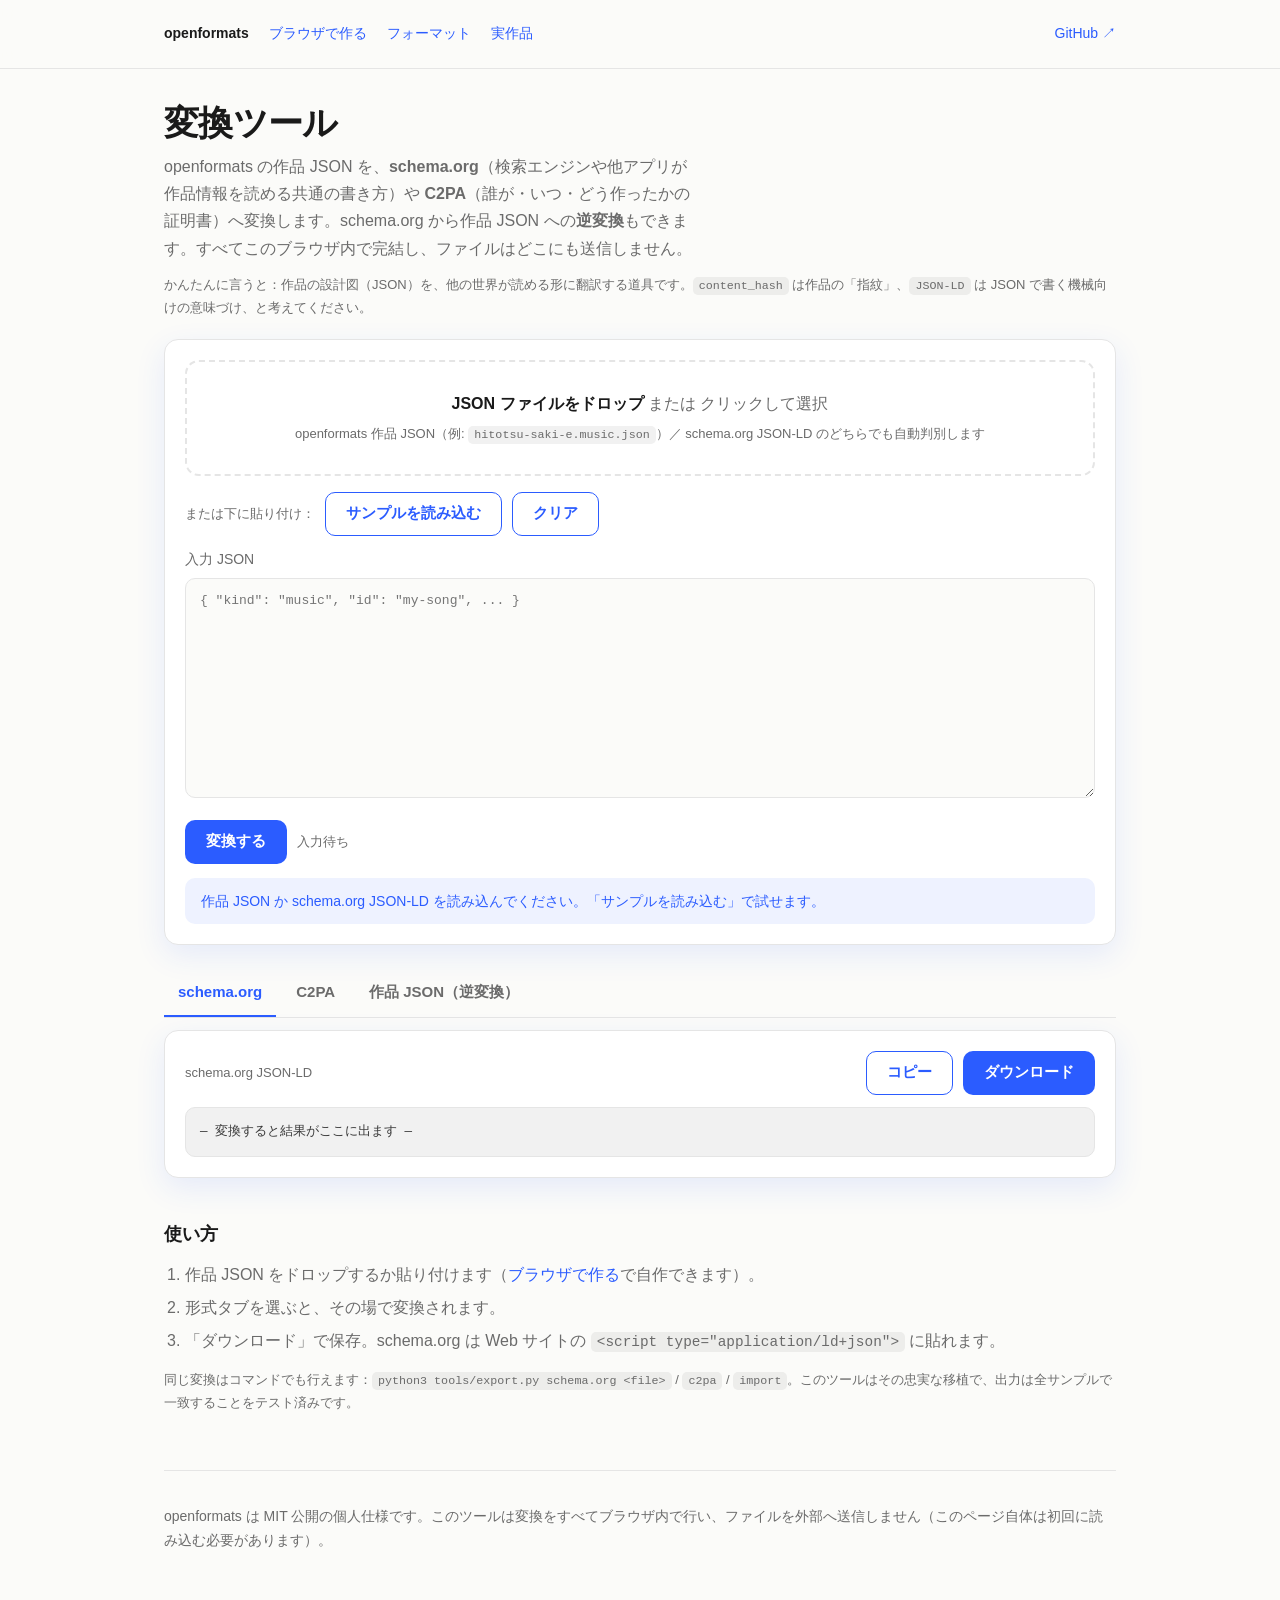
==== convert.html @ a8c63d8b "fix(convert): エラー時の残存出力・誤警告・タブARIA・自動切替を修正 persona-critic評価(67点)の指摘を反映: - エラー/形式不明時に古い出力と緑の成功表示が残る問題" ====
<!doctype html>
<html lang="ja">
<head>
<meta charset="utf-8">
<meta name="viewport" content="width=device-width, initial-scale=1">
<meta name="color-scheme" content="light dark">
<title>変換ツール — openformats ⇄ schema.org / C2PA</title>
<meta name="description" content="openformats の作品 JSON を schema.org の JSON-LD や C2PA マニフェストへ、ブラウザだけで変換。逆変換も。ファイルはどこにも送信しません。">
<meta property="og:type" content="website">
<meta property="og:title" content="変換ツール — openformats ⇄ schema.org / C2PA">
<meta property="og:description" content="作品 JSON を schema.org・C2PA へ、ブラウザだけで変換。逆変換も。ファイルは送信しません。">
<meta property="og:url" content="https://yukihamada.github.io/openformats/convert.html">
<link rel="canonical" href="https://yukihamada.github.io/openformats/convert.html">
<link rel="icon" href="data:image/svg+xml,%3Csvg xmlns='http://www.w3.org/2000/svg' viewBox='0 0 24 24'%3E%3Crect width='24' height='24' rx='6' fill='%232b5cff'/%3E%3Ctext x='12' y='17' font-size='13' font-family='monospace' fill='white' text-anchor='middle'%3E%7B%7D%3C/text%3E%3C/svg%3E">
<style>
  :root {
    --fg:#1a1a1a; --muted:#6b6b6b; --line:#e5e5e5; --bg:#fbfbf9; --card:#ffffff;
    --accent:#2b5cff; --accent-soft:#eef2ff; --accent-2:#7aa0ff;
    --cta-bg:#2b5cff; --cta-fg:#ffffff;
    --code-bg:rgba(20,20,19,.06); --code-fg:#3a3a3a; --shadow:0 10px 30px rgba(43,92,255,.10);
    --ok:#0a7d33; --ok-bg:#e8f7ee; --warn:#8a5a00; --warn-bg:#fff6e0; --err:#b3261e; --err-bg:#fdecea;
    --radius:14px; --maxw:1000px; color-scheme:light dark;
  }
  @media (prefers-color-scheme: dark){
    :root{ --fg:#e8e8e6; --muted:#9a9a96; --line:#2a2a28; --bg:#141413; --card:#1b1b1a;
      --accent:#7aa0ff; --accent-soft:#1c2233; --accent-2:#a9c0ff;
      --cta-bg:#2b5cff; --cta-fg:#ffffff;
      --code-bg:rgba(255,255,255,.10); --code-fg:#d8d8d2; --shadow:0 10px 30px rgba(0,0,0,.45);
      --ok:#6ee7a0; --ok-bg:#12301f; --warn:#f5c66b; --warn-bg:#33290f; --err:#ff8a80; --err-bg:#3a1613; }
  }
  * { box-sizing:border-box; }
  html { scroll-behavior:smooth; }
  @media (prefers-reduced-motion: reduce){ html{scroll-behavior:auto;} *{animation:none!important;transition:none!important;} }
  body { margin:0; background:var(--bg); color:var(--fg);
    font:16px/1.7 -apple-system,BlinkMacSystemFont,"Hiragino Sans","Noto Sans JP",sans-serif;
    -webkit-font-smoothing:antialiased; text-rendering:optimizeLegibility; }
  a { color:var(--accent); text-decoration:none; }
  a:hover { text-decoration:underline; }
  header.site-nav { position:sticky; top:0; z-index:20; background:color-mix(in srgb, var(--bg) 88%, transparent);
    backdrop-filter:saturate(1.4) blur(10px); border-bottom:1px solid var(--line); }
  header.site-nav nav { max-width:var(--maxw); margin:0 auto; padding:12px 24px; display:flex; gap:20px;
    align-items:center; flex-wrap:wrap; font-size:14px; }
  header.site-nav .name { font-weight:700; color:var(--fg); }
  header.site-nav a { min-height:44px; display:inline-flex; align-items:center; }
  header.site-nav .gh { margin-left:auto; }
  main { max-width:var(--maxw); margin:0 auto; padding:32px 24px 96px; }
  h1 { font-size:clamp(1.6rem,3.4vw,2.2rem); line-height:1.25; letter-spacing:-.02em; margin:0 0 8px; }
  .lede { color:var(--muted); margin:0 0 24px; max-width:60ch; }
  .panel { background:var(--card); border:1px solid var(--line); border-radius:var(--radius); padding:20px; box-shadow:var(--shadow); }
  .drop { border:2px dashed var(--line); border-radius:var(--radius); padding:28px 20px; text-align:center;
    color:var(--muted); cursor:pointer; transition:border-color .15s, background .15s; }
  .drop:hover, .drop.over { border-color:var(--accent); background:var(--accent-soft); }
  .drop strong { color:var(--fg); }
  .drop .small { font-size:13px; margin-top:6px; }
  .grid2 { display:grid; grid-template-columns:1fr 1fr; gap:16px; }
  @media (max-width:820px){ .grid2 { grid-template-columns:1fr; } }
  label { display:block; font-size:14px; color:var(--muted); margin:0 0 6px; }
  textarea { width:100%; min-height:220px; resize:vertical; padding:12px 14px; border:1px solid var(--line);
    border-radius:10px; background:var(--bg); color:var(--fg); font:13px/1.6 ui-monospace,Menlo,Consolas,monospace; }
  textarea:focus { outline:2px solid var(--accent); outline-offset:1px; }
  .row { display:flex; gap:10px; flex-wrap:wrap; align-items:center; margin-top:14px; }
  .cta { display:inline-flex; align-items:center; justify-content:center; gap:8px; min-height:44px;
    background:var(--cta-bg); color:var(--cta-fg); padding:10px 20px; border-radius:10px; border:1px solid transparent;
    font-weight:600; font-size:15px; cursor:pointer; transition:filter .15s, transform .15s; }
  .cta:hover { filter:brightness(1.08); text-decoration:none; }
  .cta:active { transform:translateY(1px); }
  .cta.ghost { background:transparent; color:var(--accent); border:1px solid var(--accent); }
  .cta.ghost:hover { background:var(--accent-soft); }
  .cta:disabled { opacity:.45; cursor:not-allowed; filter:none; }
  .tabs { display:flex; gap:6px; flex-wrap:wrap; margin:0 0 12px; border-bottom:1px solid var(--line); }
  .tabs button { appearance:none; background:none; border:none; border-bottom:2px solid transparent;
    color:var(--muted); font:inherit; font-size:15px; font-weight:600; padding:10px 14px; cursor:pointer; min-height:44px; }
  .tabs button[aria-selected="true"] { color:var(--accent); border-bottom-color:var(--accent); }
  .tabs button:hover { color:var(--fg); }
  pre.out { background:var(--code-bg); border:1px solid var(--line); border-radius:10px; padding:14px;
    overflow:auto; max-height:460px; margin:0; font:12.5px/1.6 ui-monospace,Menlo,Consolas,monospace; color:var(--code-fg); }
  .status { margin-top:14px; padding:12px 16px; border-radius:10px; font-size:14px; line-height:1.6; }
  .status.ok { background:var(--ok-bg); color:var(--ok); }
  .status.warn { background:var(--warn-bg); color:var(--warn); }
  .status.err { background:var(--err-bg); color:var(--err); }
  .status.info { background:var(--accent-soft); color:var(--accent); }
  .hint { font-size:13px; color:var(--muted); }
  .kind-badge { display:inline-block; font:12px/1 ui-monospace,monospace; padding:4px 8px; border-radius:6px;
    background:var(--accent-soft); color:var(--accent); margin-left:6px; vertical-align:middle; }
  .steps { margin:40px 0 0; }
  .steps h2 { font-size:1.15rem; margin:0 0 12px; }
  .steps ol { margin:0; padding-left:1.3em; color:var(--muted); }
  .steps li { margin:6px 0; }
  code { background:var(--code-bg); padding:2px 6px; border-radius:5px; font-size:.9em; }
  footer { margin-top:56px; padding-top:20px; border-top:1px solid var(--line); color:var(--muted); font-size:14px; }
  .sr-only { position:absolute; width:1px; height:1px; padding:0; margin:-1px; overflow:hidden; clip:rect(0,0,0,0); border:0; }
  .sr-only:focus { position:fixed; top:12px; left:12px; width:auto; height:auto; margin:0; padding:10px 16px;
    clip:auto; overflow:visible; background:var(--cta-bg); color:var(--cta-fg); border-radius:8px; font-weight:600; z-index:100; }
</style>
</head>
<body>
<a class="sr-only" href="#main">本文へスキップ</a>
<header class="site-nav">
  <nav aria-label="サイト">
    <a class="name" href="./">openformats</a>
    <a href="./#builder">ブラウザで作る</a>
    <a href="./#formats">フォーマット</a>
    <a href="./#works">実作品</a>
    <a class="gh" href="https://github.com/yukihamada/openformats">GitHub ↗</a>
  </nav>
</header>
<main id="main" tabindex="-1">
  <h1>変換ツール</h1>
  <p class="lede">openformats の作品 JSON を、<strong>schema.org</strong>（検索エンジンや他アプリが作品情報を読める共通の書き方）や <strong>C2PA</strong>（誰が・いつ・どう作ったかの証明書）へ変換します。schema.org から作品 JSON への<strong>逆変換</strong>もできます。すべてこのブラウザ内で完結し、ファイルはどこにも送信しません。</p>
  <p class="hint" style="margin:-12px 0 20px">かんたんに言うと：作品の設計図（JSON）を、他の世界が読める形に翻訳する道具です。<code>content_hash</code> は作品の「指紋」、<code>JSON-LD</code> は JSON で書く機械向けの意味づけ、と考えてください。</p>

  <section class="panel" aria-labelledby="h-in">
    <h2 id="h-in" class="sr-only">入力</h2>
    <div class="drop" id="drop" role="button" tabindex="0" aria-label="JSON ファイルを選ぶか、ここにドロップ">
      <div><strong>JSON ファイルをドロップ</strong> または クリックして選択</div>
      <div class="small">openformats 作品 JSON（例: <code>hitotsu-saki-e.music.json</code>）／ schema.org JSON-LD のどちらでも自動判別します</div>
      <input id="file" type="file" accept=".json,application/json" hidden>
    </div>
    <div class="row" style="margin-top:16px">
      <span class="hint">または下に貼り付け：</span>
      <button class="cta ghost" type="button" id="btn-sample">サンプルを読み込む</button>
      <button class="cta ghost" type="button" id="btn-clear">クリア</button>
    </div>
    <label for="input" style="margin-top:12px">入力 JSON</label>
    <textarea id="input" spellcheck="false" placeholder='{ "kind": "music", "id": "my-song", ... }'></textarea>
    <div class="row">
      <button class="cta" type="button" id="btn-convert">変換する</button>
      <span class="hint" id="detect">入力待ち</span>
    </div>
    <div id="in-status" class="status info" role="status" aria-live="polite" hidden></div>
  </section>

  <section style="margin-top:24px" aria-labelledby="h-out">
    <h2 id="h-out" class="sr-only">出力</h2>
    <div class="tabs" role="tablist" aria-label="出力形式">
      <button role="tab" id="tab-schema" aria-controls="pane" aria-selected="true" tabindex="0">schema.org</button>
      <button role="tab" id="tab-c2pa" aria-controls="pane" aria-selected="false" tabindex="-1">C2PA</button>
      <button role="tab" id="tab-import" aria-controls="pane" aria-selected="false" tabindex="-1">作品 JSON（逆変換）</button>
    </div>
    <div class="panel">
      <div class="row" style="margin-top:0; margin-bottom:12px">
        <span class="hint" id="out-label">schema.org JSON-LD</span>
        <span id="out-kind"></span>
        <span style="flex:1"></span>
        <button class="cta ghost" type="button" id="btn-copy">コピー</button>
        <button class="cta" type="button" id="btn-dl">ダウンロード</button>
      </div>
      <pre class="out" id="pane" role="tabpanel" aria-labelledby="tab-schema" tabindex="0">— 変換すると結果がここに出ます —</pre>
      <div id="out-status" class="status info" role="status" aria-live="polite" hidden></div>
    </div>
  </section>

  <section class="steps" aria-labelledby="h-steps">
    <h2 id="h-steps">使い方</h2>
    <ol>
      <li>作品 JSON をドロップするか貼り付けます（<a href="./#builder">ブラウザで作る</a>で自作できます）。</li>
      <li>形式タブを選ぶと、その場で変換されます。</li>
      <li>「ダウンロード」で保存。schema.org は Web サイトの <code>&lt;script type="application/ld+json"&gt;</code> に貼れます。</li>
    </ol>
    <p class="hint" style="margin-top:14px">同じ変換はコマンドでも行えます：<code>python3 tools/export.py schema.org &lt;file&gt;</code> / <code>c2pa</code> / <code>import</code>。このツールはその忠実な移植で、出力は全サンプルで一致することをテスト済みです。</p>
  </section>

  <footer>
    <p>openformats は MIT 公開の個人仕様です。このツールは変換をすべてブラウザ内で行い、ファイルを外部へ送信しません（このページ自体は初回に読み込む必要があります）。</p>
  </footer>
</main>

<script src="assets/convert.js"></script>
<script>
(function () {
  "use strict";
  var OF = window.OFConvert;
  var $ = function (id) { return document.getElementById(id); };
  var input = $("input"), pane = $("pane"), detect = $("detect");
  var inStatus = $("in-status"), outStatus = $("out-status");
  var outLabel = $("out-label"), outKind = $("out-kind");
  var tabs = { schema: $("tab-schema"), c2pa: $("tab-c2pa"), import: $("tab-import") };
  var current = "schema";
  var parsed = null;      // 入力 JSON
  var parsedKind = null;  // "work" | "schema"
  var results = {};       // 変換結果キャッシュ

  var SAMPLE = {
    "$schema": "https://yukihamada.github.io/openformats/music/v1.json",
    spec_version: "1.1.0", kind: "music", id: "my-first-song",
    title: "はじめての曲", lang: "ja", license: "CC-BY-4.0",
    authors: [{ name: "山田 花子" }],
    provenance: { human_involvement: "human", history: [{ at: "2026-11-11T00:00:00Z", action: "create", by: "山田 花子" }] },
    access: { visibility: "private", derivatives: "allow" }
  };

  function showStatus(el, kind, msg) {
    if (!el) return;
    if (!msg) { el.hidden = true; el.textContent = ""; return; }
    el.hidden = false; el.className = "status " + kind; el.textContent = msg;
  }

  function detectKind(obj) {
    if (!obj || typeof obj !== "object") return null;
    if (obj["@context"] === "https://schema.org" || obj["@type"]) return "schema";
    if (obj.kind && obj.id) return "work";
    return null;
  }

  function clearOutput(msg) {
    pane.textContent = msg || "— 変換すると結果がここに出ます —";
    outKind.innerHTML = "";
    showStatus(outStatus, null);
  }

  function tryParse() {
    var text = input.value.trim();
    results = {};
    parsed = null; parsedKind = null;
    if (!text) { detect.textContent = "入力待ち"; showStatus(inStatus, null); clearOutput(); return false; }
    try {
      parsed = JSON.parse(text);
    } catch (e) {
      detect.textContent = "JSON として読めません";
      showStatus(inStatus, "err", "JSON の構文エラー: " + e.message);
      showStatus(outStatus, "err", "入力にエラーがあるため変換できません。JSON を直してください。");
      clearOutput("— 入力にエラーがあります —");
      return false;
    }
    // @graph 配列にも対応
    if (parsed && typeof parsed === "object" && Array.isArray(parsed["@graph"]) && parsed["@graph"].length) {
      parsed = parsed["@graph"][0];
    }
    parsedKind = detectKind(parsed);
    if (!parsedKind) {
      detect.textContent = "形式を判別できません";
      showStatus(inStatus, "warn", "openformats 作品 JSON（kind と id を持つ）でも schema.org JSON-LD（@type を持つ）でもないようです。");
      showStatus(outStatus, "warn", "形式を判別できないため変換できません。");
      clearOutput("— 形式を判別できません —");
      return false;
    }
    detect.textContent = parsedKind === "work" ? "作品 JSON を検出" : "schema.org JSON-LD を検出";
    if (parsedKind === "work") {
      var msg = "作品「" + (parsed.title || parsed.id) + "」（kind: " + parsed.kind + "）を読み込みました。";
      if (parsed.content_hash) {
        var calc = OF.contentHash(parsed);
        if (calc === parsed.content_hash) {
          showStatus(inStatus, "ok", msg + " content_hash は再計算と一致します。");
        } else {
          showStatus(inStatus, "warn", msg + " content_hash が再計算値と一致しません。逆変換で戻した JSON は、元の content_hash（作品の同一性）を保つ設計のため、中身が欠落していて再計算値とずれることがあります。変換自体は可能です。");
        }
      } else {
        showStatus(inStatus, "info", msg + " content_hash は未設定です。");
      }
    } else {
      showStatus(inStatus, "info", "schema.org JSON-LD を読み込みました。作品 JSON へ逆変換できます。");
    }
    return true;
  }

  function convert(target) {
    if (!parsed) { if (!tryParse()) return; }
    var out;
    try {
      if (target === "schema") {
        if (parsedKind !== "work") { showStatus(outStatus, "warn", "schema.org への変換には作品 JSON が必要です。"); pane.textContent = "— 作品 JSON を読み込んでください —"; return; }
        out = OF.toSchemaOrg(parsed);
      } else if (target === "c2pa") {
        if (parsedKind !== "work") { showStatus(outStatus, "warn", "C2PA への変換には作品 JSON が必要です。"); pane.textContent = "— 作品 JSON を読み込んでください —"; return; }
        out = OF.toC2PA(parsed);
      } else {
        // import: schema.org -> work
        if (parsedKind !== "schema") { showStatus(outStatus, "warn", "逆変換には schema.org JSON-LD が必要です。"); pane.textContent = "— schema.org JSON-LD を読み込んでください —"; return; }
        out = OF.fromSchemaOrg(parsed);
      }
      results[target] = out;
      pane.textContent = JSON.stringify(out, null, 2);
      outLabel.textContent = target === "schema" ? "schema.org JSON-LD" : target === "c2pa" ? "C2PA マニフェスト（JSON）" : "openformats 作品 JSON";
      var kind = out.kind || (out["@type"] ? String(out["@type"]) : "");
      outKind.innerHTML = kind ? '<span class="kind-badge">' + escapeHtml(kind) + "</span>" : "";
      showStatus(outStatus, "ok", "変換しました。内容を確認してダウンロードしてください。");
    } catch (e) {
      showStatus(outStatus, "err", "変換エラー: " + e.message);
      pane.textContent = "— 変換できませんでした —";
    }
  }

  function escapeHtml(s) { return String(s).replace(/[&<>"]/g, function (c) { return { "&": "&amp;", "<": "&lt;", ">": "&gt;", '"': "&quot;" }[c]; }); }

  function selectTab(name) {
    current = name;
    Object.keys(tabs).forEach(function (k) { tabs[k].setAttribute("aria-selected", k === name ? "true" : "false"); tabs[k].setAttribute("tabindex", k === name ? "0" : "-1"); });
    pane.setAttribute("aria-labelledby", tabs[name].id);
    convert(name);
  }

  // 入力形式に合わないタブを選んでいたら、適切なタブへ自動で切り替える
  function autoSelectTab() {
    if (parsedKind === "schema" && (current === "schema" || current === "c2pa")) return "import";
    if (parsedKind === "work" && current === "import") return "schema";
    return current;
  }

  function parseAndConvert() {
    if (!tryParse()) return;
    var target = autoSelectTab();
    if (target !== current) { selectTab(target); } else { convert(current); }
  }

  // タブ（クリック＋矢印キー）
  Object.keys(tabs).forEach(function (k) { tabs[k].addEventListener("click", function () { selectTab(k); }); });
  var tabOrder = ["schema", "c2pa", "import"];
  Object.keys(tabs).forEach(function (k) {
    tabs[k].addEventListener("keydown", function (e) {
      var i = tabOrder.indexOf(k);
      if (e.key === "ArrowRight" || e.key === "ArrowLeft") {
        e.preventDefault();
        var next = e.key === "ArrowRight" ? (i + 1) % tabOrder.length : (i - 1 + tabOrder.length) % tabOrder.length;
        selectTab(tabOrder[next]);
        tabs[tabOrder[next]].focus();
      } else if (e.key === "Home") { e.preventDefault(); selectTab("schema"); tabs.schema.focus(); }
      else if (e.key === "End") { e.preventDefault(); selectTab("import"); tabs.import.focus(); }
    });
  });

  // 入力変化で自動変換（デバウンス）
  var t = null;
  input.addEventListener("input", function () {
    if (t) clearTimeout(t);
    t = setTimeout(parseAndConvert, 350);
  });

  // 変換ボタン
  $("btn-convert").addEventListener("click", parseAndConvert);

  // ファイル選択 / ドロップ
  var drop = $("drop"), fileInput = $("file");
  function readFile(file) {
    if (!file) return;
    if (!/\.json$/i.test(file.name) && file.type !== "application/json") {
      showStatus(inStatus, "warn", "JSON ファイルを選んでください（" + file.name + "）。");
      return;
    }
    var reader = new FileReader();
    reader.onload = function () {
      input.value = String(reader.result);
      parseAndConvert();
    };
    reader.onerror = function () { showStatus(inStatus, "err", "ファイルを読めませんでした。"); };
    reader.readAsText(file, "utf-8");
  }
  drop.addEventListener("click", function () { fileInput.click(); });
  drop.addEventListener("keydown", function (e) { if (e.key === "Enter" || e.key === " ") { e.preventDefault(); fileInput.click(); } });
  fileInput.addEventListener("change", function () { readFile(fileInput.files && fileInput.files[0]); fileInput.value = ""; });
  ["dragenter", "dragover"].forEach(function (ev) { drop.addEventListener(ev, function (e) { e.preventDefault(); drop.classList.add("over"); }); });
  ["dragleave", "drop"].forEach(function (ev) { drop.addEventListener(ev, function (e) { e.preventDefault(); drop.classList.remove("over"); }); });
  drop.addEventListener("drop", function (e) {
    var file = e.dataTransfer && e.dataTransfer.files && e.dataTransfer.files[0];
    readFile(file);
  });

  // サンプル / クリア
  $("btn-sample").addEventListener("click", function () {
    input.value = JSON.stringify(SAMPLE, null, 2);
    if (tryParse()) { selectTab("schema"); }
  });
  $("btn-clear").addEventListener("click", function () {
    input.value = ""; parsed = null; parsedKind = null; results = {};
    clearOutput();
    detect.textContent = "入力待ち";
    showStatus(inStatus, null);
    input.focus();
  });

  // コピー / ダウンロード
  $("btn-copy").addEventListener("click", function () {
    var btn = this;
    var text = pane.textContent;
    if (!results[current]) { showStatus(outStatus, "warn", "先に変換してください。"); return; }
    var done = function () { btn.textContent = "コピー済み"; setTimeout(function () { btn.textContent = "コピー"; }, 1400); };
    if (navigator.clipboard && navigator.clipboard.writeText) navigator.clipboard.writeText(text).then(done, function () { fallbackCopy(text); done(); });
    else { fallbackCopy(text); done(); }
  });
  function fallbackCopy(text) {
    var ta = document.createElement("textarea"); ta.value = text; ta.style.position = "fixed"; ta.style.opacity = "0";
    document.body.appendChild(ta); ta.select(); try { document.execCommand("copy"); } catch (e) {} document.body.removeChild(ta);
  }
  $("btn-dl").addEventListener("click", function () {
    if (!results[current]) { showStatus(outStatus, "warn", "先に変換してください。"); return; }
    var out = results[current];
    var base = out.id || "openformats";
    var suffix = current === "schema" ? ".schemaorg.json" : current === "c2pa" ? ".c2pa.json" : "." + (out.kind || "work") + ".json";
    var blob = new Blob([JSON.stringify(out, null, 2) + "\n"], { type: "application/json" });
    var url = URL.createObjectURL(blob), a = document.createElement("a");
    a.href = url; a.download = base + suffix;
    document.body.appendChild(a); a.click(); document.body.removeChild(a);
    URL.revokeObjectURL(url);
    showStatus(outStatus, "ok", "ダウンロードしました: " + base + suffix);
  });

  // 初期表示
  showStatus(inStatus, "info", "作品 JSON か schema.org JSON-LD を読み込んでください。「サンプルを読み込む」で試せます。");
})();
</script>
</body>
</html>
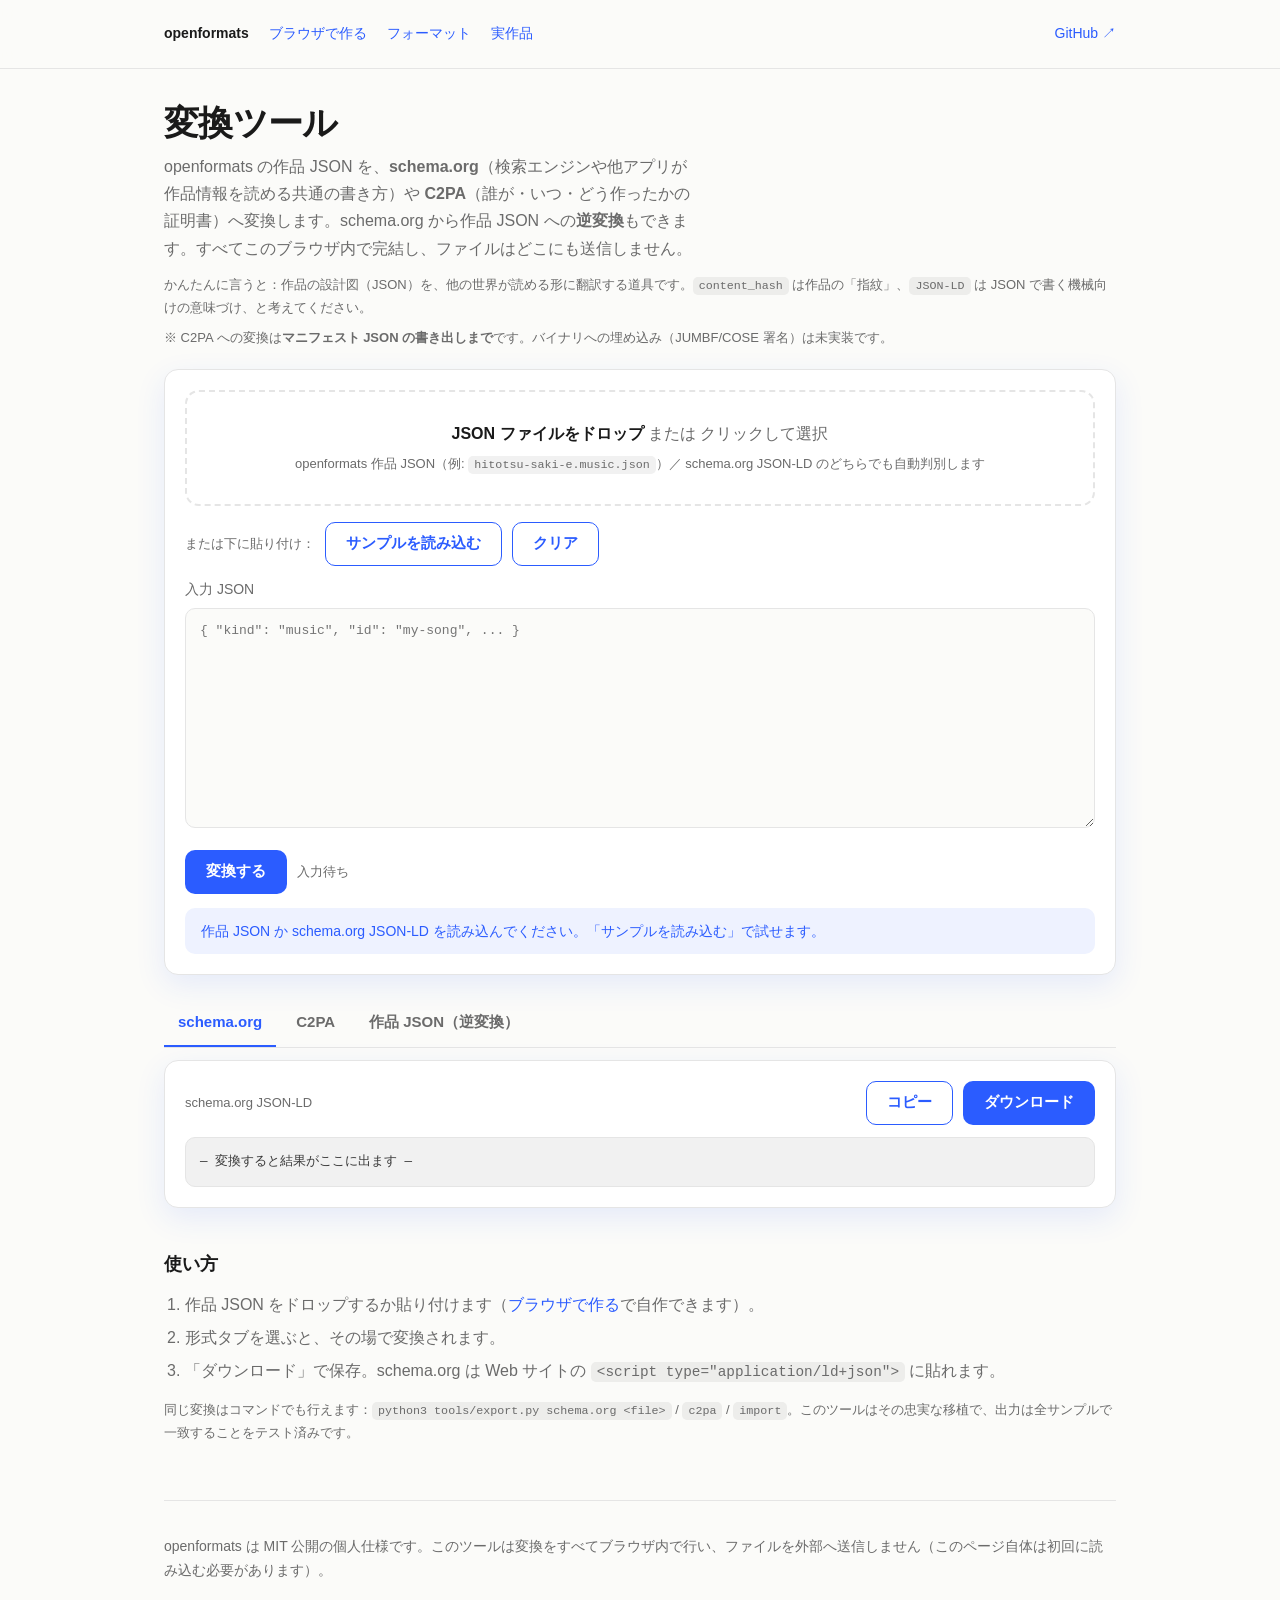
==== commit 592b78ef: "fix(landing): Round11のA群（convert C2PA但し書き・320px nav・summary44px・cta-sub短縮） persona-critic Round11(92" ====
--- a/convert.html
+++ b/convert.html
@@ -108,6 +108,7 @@
   <h1>変換ツール</h1>
   <p class="lede">openformats の作品 JSON を、<strong>schema.org</strong>（検索エンジンや他アプリが作品情報を読める共通の書き方）や <strong>C2PA</strong>（誰が・いつ・どう作ったかの証明書）へ変換します。schema.org から作品 JSON への<strong>逆変換</strong>もできます。すべてこのブラウザ内で完結し、ファイルはどこにも送信しません。</p>
   <p class="hint" style="margin:-12px 0 20px">かんたんに言うと：作品の設計図（JSON）を、他の世界が読める形に翻訳する道具です。<code>content_hash</code> は作品の「指紋」、<code>JSON-LD</code> は JSON で書く機械向けの意味づけ、と考えてください。</p>
+  <p class="hint" style="margin:-12px 0 20px">※ C2PA への変換は<strong>マニフェスト JSON の書き出しまで</strong>です。バイナリへの埋め込み（JUMBF/COSE 署名）は未実装です。</p>
 
   <section class="panel" aria-labelledby="h-in">
     <h2 id="h-in" class="sr-only">入力</h2>
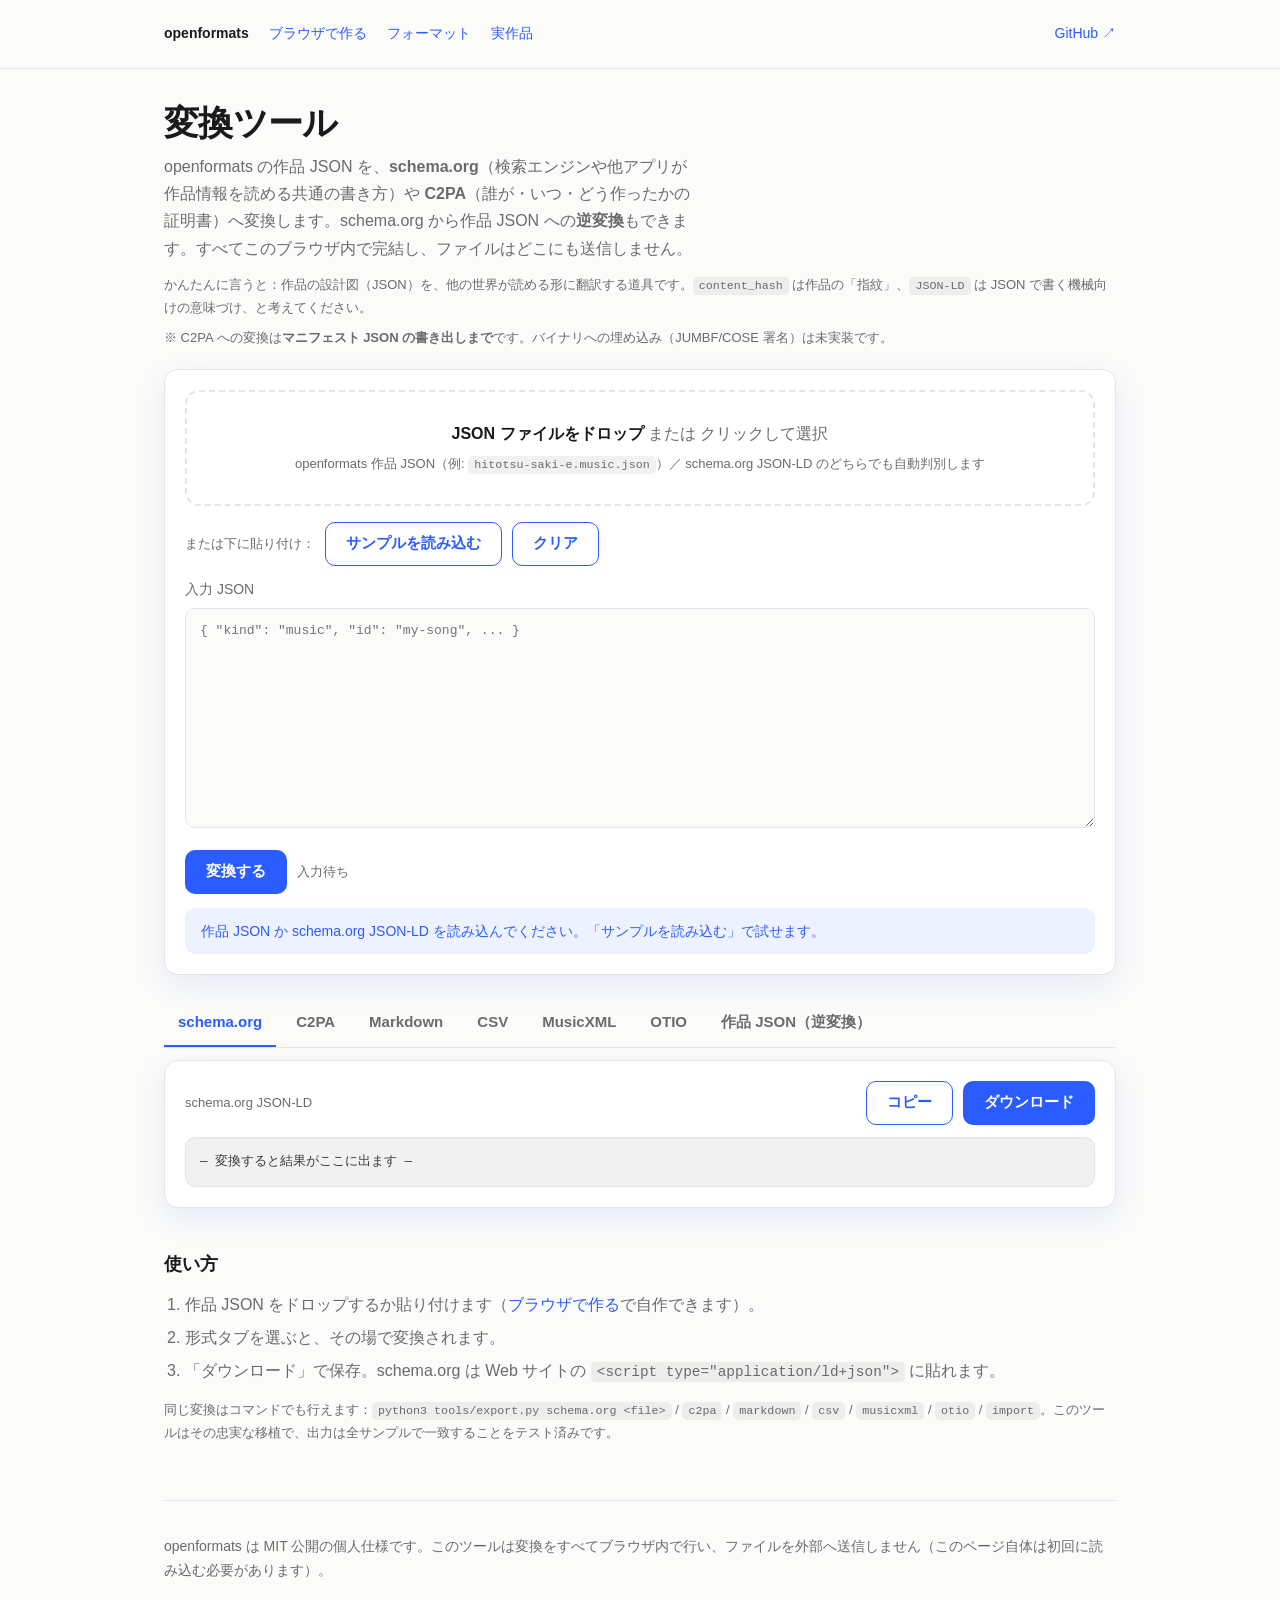
==== commit 848ac333: "feat(convert): ブラウザ変換に Markdown/CSV/MusicXML/OTIO を追加 - assets/convert.js: toMarkdown / toCSV / toMu" ====
--- a/convert.html
+++ b/convert.html
@@ -43,6 +43,14 @@
   header.site-nav .name { font-weight:700; color:var(--fg); }
   header.site-nav a { min-height:44px; display:inline-flex; align-items:center; }
   header.site-nav .gh { margin-left:auto; }
+  @media (max-width:600px){
+    header.site-nav nav { flex-wrap:nowrap; overflow-x:auto; gap:0 16px; padding:4px 16px;
+      -webkit-overflow-scrolling:touch; scrollbar-width:none;
+      -webkit-mask-image:linear-gradient(to right,#000 92%,transparent); mask-image:linear-gradient(to right,#000 92%,transparent); }
+    header.site-nav nav::-webkit-scrollbar { display:none; }
+    header.site-nav nav a { white-space:nowrap; padding:10px 2px; }
+    header.site-nav .gh { margin-left:0; }
+  }
   main { max-width:var(--maxw); margin:0 auto; padding:32px 24px 96px; }
   h1 { font-size:clamp(1.6rem,3.4vw,2.2rem); line-height:1.25; letter-spacing:-.02em; margin:0 0 8px; }
   .lede { color:var(--muted); margin:0 0 24px; max-width:60ch; }
@@ -136,6 +144,10 @@
     <div class="tabs" role="tablist" aria-label="出力形式">
       <button role="tab" id="tab-schema" aria-controls="pane" aria-selected="true" tabindex="0">schema.org</button>
       <button role="tab" id="tab-c2pa" aria-controls="pane" aria-selected="false" tabindex="-1">C2PA</button>
+      <button role="tab" id="tab-markdown" aria-controls="pane" aria-selected="false" tabindex="-1">Markdown</button>
+      <button role="tab" id="tab-csv" aria-controls="pane" aria-selected="false" tabindex="-1">CSV</button>
+      <button role="tab" id="tab-musicxml" aria-controls="pane" aria-selected="false" tabindex="-1">MusicXML</button>
+      <button role="tab" id="tab-otio" aria-controls="pane" aria-selected="false" tabindex="-1">OTIO</button>
       <button role="tab" id="tab-import" aria-controls="pane" aria-selected="false" tabindex="-1">作品 JSON（逆変換）</button>
     </div>
     <div class="panel">
@@ -158,7 +170,7 @@
       <li>形式タブを選ぶと、その場で変換されます。</li>
       <li>「ダウンロード」で保存。schema.org は Web サイトの <code>&lt;script type="application/ld+json"&gt;</code> に貼れます。</li>
     </ol>
-    <p class="hint" style="margin-top:14px">同じ変換はコマンドでも行えます：<code>python3 tools/export.py schema.org &lt;file&gt;</code> / <code>c2pa</code> / <code>import</code>。このツールはその忠実な移植で、出力は全サンプルで一致することをテスト済みです。</p>
+    <p class="hint" style="margin-top:14px">同じ変換はコマンドでも行えます：<code>python3 tools/export.py schema.org &lt;file&gt;</code> / <code>c2pa</code> / <code>markdown</code> / <code>csv</code> / <code>musicxml</code> / <code>otio</code> / <code>import</code>。このツールはその忠実な移植で、出力は全サンプルで一致することをテスト済みです。</p>
   </section>
 
   <footer>
@@ -175,7 +187,14 @@
   var input = $("input"), pane = $("pane"), detect = $("detect");
   var inStatus = $("in-status"), outStatus = $("out-status");
   var outLabel = $("out-label"), outKind = $("out-kind");
-  var tabs = { schema: $("tab-schema"), c2pa: $("tab-c2pa"), import: $("tab-import") };
+  var tabs = { schema: $("tab-schema"), c2pa: $("tab-c2pa"), markdown: $("tab-markdown"), csv: $("tab-csv"), musicxml: $("tab-musicxml"), otio: $("tab-otio"), import: $("tab-import") };
+  // 出力がテキスト（JSON ではない）形式と、その拡張子・MIME
+  var TEXT_FORMATS = {
+    markdown: { ext: ".md", mime: "text/markdown", label: "Markdown" },
+    csv: { ext: ".csv", mime: "text/csv", label: "CSV" },
+    musicxml: { ext: ".musicxml", mime: "application/vnd.recordare.musicxml+xml", label: "MusicXML" },
+    otio: { ext: ".otio", mime: "application/json", label: "OpenTimelineIO (OTIO JSON)" }
+  };
   var current = "schema";
   var parsed = null;      // 入力 JSON
   var parsedKind = null;  // "work" | "schema"
@@ -219,8 +238,8 @@
     } catch (e) {
       detect.textContent = "JSON として読めません";
       showStatus(inStatus, "err", "JSON の構文エラー: " + e.message);
+      clearOutput("— 入力にエラーがあります —");
       showStatus(outStatus, "err", "入力にエラーがあるため変換できません。JSON を直してください。");
-      clearOutput("— 入力にエラーがあります —");
       return false;
     }
     // @graph 配列にも対応
@@ -231,8 +250,8 @@
     if (!parsedKind) {
       detect.textContent = "形式を判別できません";
       showStatus(inStatus, "warn", "openformats 作品 JSON（kind と id を持つ）でも schema.org JSON-LD（@type を持つ）でもないようです。");
+      clearOutput("— 形式を判別できません —");
       showStatus(outStatus, "warn", "形式を判別できないため変換できません。");
-      clearOutput("— 形式を判別できません —");
       return false;
     }
     detect.textContent = parsedKind === "work" ? "作品 JSON を検出" : "schema.org JSON-LD を検出";
@@ -264,15 +283,27 @@
       } else if (target === "c2pa") {
         if (parsedKind !== "work") { showStatus(outStatus, "warn", "C2PA への変換には作品 JSON が必要です。"); pane.textContent = "— 作品 JSON を読み込んでください —"; return; }
         out = OF.toC2PA(parsed);
+      } else if (target === "markdown" || target === "csv" || target === "musicxml" || target === "otio") {
+        if (parsedKind !== "work") { showStatus(outStatus, "warn", TEXT_FORMATS[target].label + " への変換には作品 JSON が必要です。"); pane.textContent = "— 作品 JSON を読み込んでください —"; return; }
+        if (target === "musicxml" && parsed.kind !== "music") { showStatus(outStatus, "warn", "MusicXML は music 作品専用です（この作品は " + parsed.kind + "）。"); pane.textContent = "— music 作品を読み込んでください —"; return; }
+        if (target === "otio" && parsed.kind !== "movie") { showStatus(outStatus, "warn", "OTIO は movie 作品専用です（この作品は " + parsed.kind + "）。"); pane.textContent = "— movie 作品を読み込んでください —"; return; }
+        if (target === "markdown") out = OF.toMarkdown(parsed);
+        else if (target === "csv") out = OF.toCSV(parsed);
+        else if (target === "musicxml") out = OF.toMusicXML(parsed);
+        else out = OF.toOTIO(parsed);
       } else {
         // import: schema.org -> work
         if (parsedKind !== "schema") { showStatus(outStatus, "warn", "逆変換には schema.org JSON-LD が必要です。"); pane.textContent = "— schema.org JSON-LD を読み込んでください —"; return; }
         out = OF.fromSchemaOrg(parsed);
       }
       results[target] = out;
-      pane.textContent = JSON.stringify(out, null, 2);
-      outLabel.textContent = target === "schema" ? "schema.org JSON-LD" : target === "c2pa" ? "C2PA マニフェスト（JSON）" : "openformats 作品 JSON";
-      var kind = out.kind || (out["@type"] ? String(out["@type"]) : "");
+      var isText = TEXT_FORMATS[target];
+      pane.textContent = isText ? (typeof out === "string" ? out : JSON.stringify(out, null, 2)) : JSON.stringify(out, null, 2);
+      outLabel.textContent = target === "schema" ? "schema.org JSON-LD"
+        : target === "c2pa" ? "C2PA マニフェスト（JSON）"
+        : isText ? isText.label
+        : "openformats 作品 JSON";
+      var kind = (out && typeof out === "object") ? (out.kind || (out["@type"] ? String(out["@type"]) : "")) : "";
       outKind.innerHTML = kind ? '<span class="kind-badge">' + escapeHtml(kind) + "</span>" : "";
       showStatus(outStatus, "ok", "変換しました。内容を確認してダウンロードしてください。");
     } catch (e) {
@@ -292,8 +323,10 @@
 
   // 入力形式に合わないタブを選んでいたら、適切なタブへ自動で切り替える
   function autoSelectTab() {
-    if (parsedKind === "schema" && (current === "schema" || current === "c2pa")) return "import";
+    if (parsedKind === "schema" && current !== "import") return "import";
     if (parsedKind === "work" && current === "import") return "schema";
+    if (parsedKind === "work" && current === "musicxml" && parsed.kind !== "music") return "schema";
+    if (parsedKind === "work" && current === "otio" && parsed.kind !== "movie") return "schema";
     return current;
   }
 
@@ -305,7 +338,7 @@
 
   // タブ（クリック＋矢印キー）
   Object.keys(tabs).forEach(function (k) { tabs[k].addEventListener("click", function () { selectTab(k); }); });
-  var tabOrder = ["schema", "c2pa", "import"];
+  var tabOrder = ["schema", "c2pa", "markdown", "csv", "musicxml", "otio", "import"];
   Object.keys(tabs).forEach(function (k) {
     tabs[k].addEventListener("keydown", function (e) {
       var i = tabOrder.indexOf(k);
@@ -357,7 +390,9 @@
 
   // サンプル / クリア
   $("btn-sample").addEventListener("click", function () {
-    input.value = JSON.stringify(SAMPLE, null, 2);
+    var s = JSON.parse(JSON.stringify(SAMPLE));
+    s.content_hash = OF.contentHash(s);
+    input.value = JSON.stringify(s, null, 2);
     if (tryParse()) { selectTab("schema"); }
   });
   $("btn-clear").addEventListener("click", function () {
@@ -384,9 +419,17 @@
   $("btn-dl").addEventListener("click", function () {
     if (!results[current]) { showStatus(outStatus, "warn", "先に変換してください。"); return; }
     var out = results[current];
-    var base = out.id || "openformats";
-    var suffix = current === "schema" ? ".schemaorg.json" : current === "c2pa" ? ".c2pa.json" : "." + (out.kind || "work") + ".json";
-    var blob = new Blob([JSON.stringify(out, null, 2) + "\n"], { type: "application/json" });
+    var base = parsed && parsed.id ? parsed.id : "openformats";
+    var tf = TEXT_FORMATS[current];
+    var suffix, blob;
+    if (tf) {
+      suffix = tf.ext;
+      var text = typeof out === "string" ? out : JSON.stringify(out, null, 2) + "\n";
+      blob = new Blob([text], { type: tf.mime + ";charset=utf-8" });
+    } else {
+      suffix = current === "schema" ? ".schemaorg.json" : current === "c2pa" ? ".c2pa.json" : "." + (out.kind || "work") + ".json";
+      blob = new Blob([JSON.stringify(out, null, 2) + "\n"], { type: "application/json" });
+    }
     var url = URL.createObjectURL(blob), a = document.createElement("a");
     a.href = url; a.download = base + suffix;
     document.body.appendChild(a); a.click(); document.body.removeChild(a);
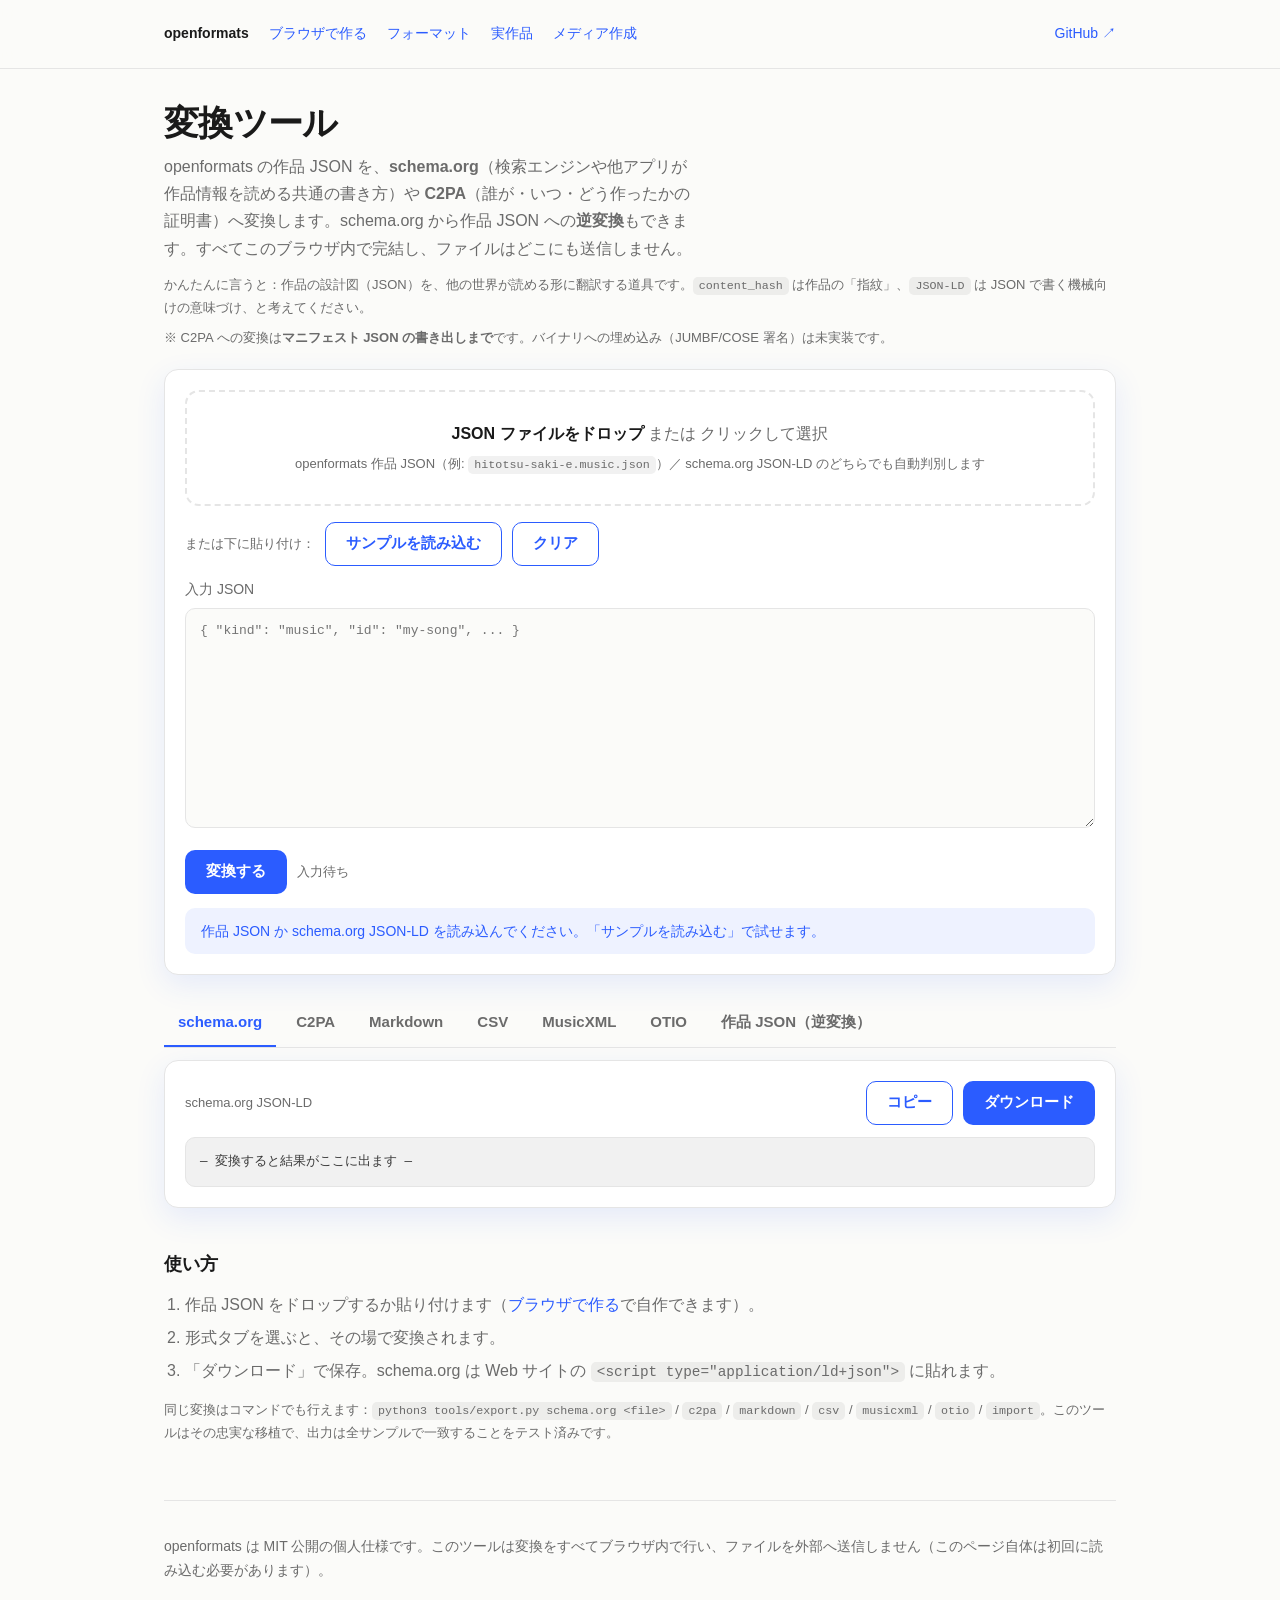
==== commit 3a63eb8e: "feat(render): 作品JSONから音声/画像/動画/PDFを作るメディア作成ページ - assets/render.js: ブラウザ内で WAV合成・PNG/WebM/PDF生成（純粋部はN" ====
--- a/convert.html
+++ b/convert.html
@@ -109,6 +109,7 @@
     <a href="./#builder">ブラウザで作る</a>
     <a href="./#formats">フォーマット</a>
     <a href="./#works">実作品</a>
+    <a href="render.html">メディア作成</a>
     <a class="gh" href="https://github.com/yukihamada/openformats">GitHub ↗</a>
   </nav>
 </header>
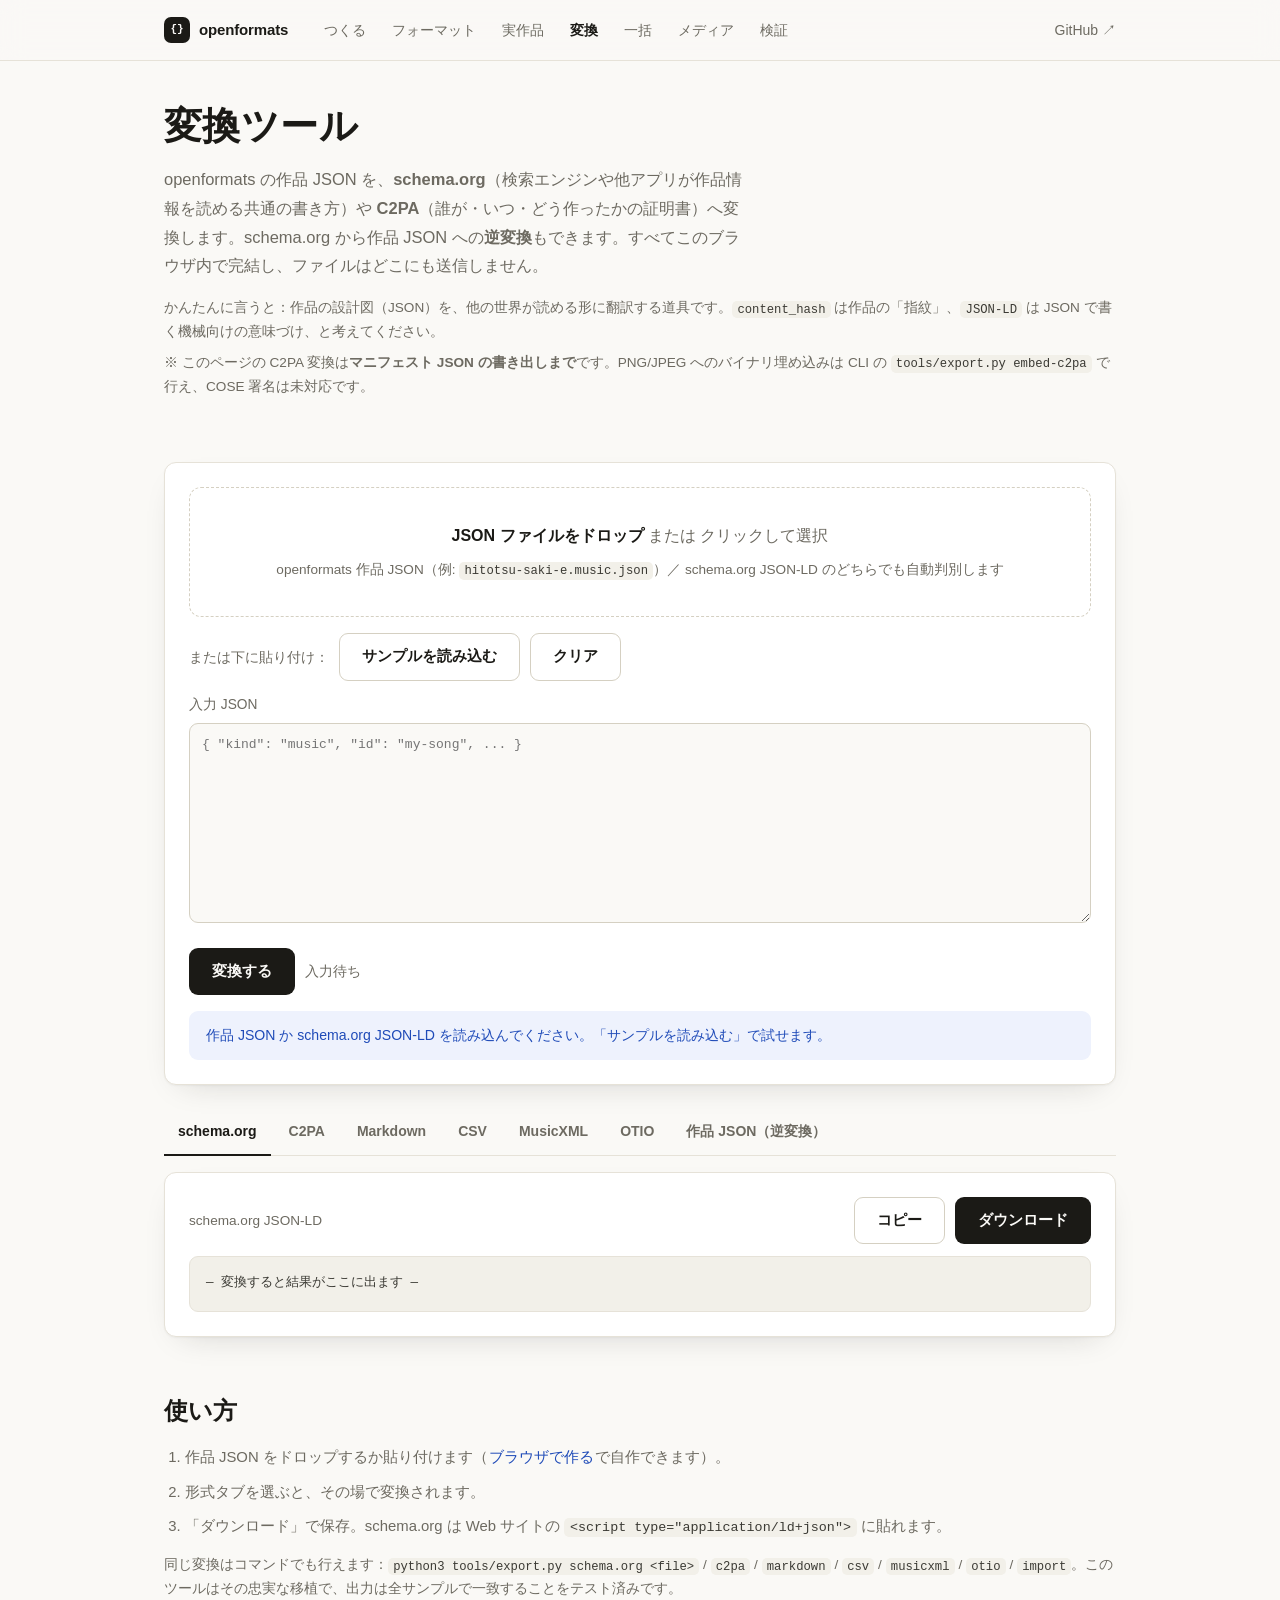
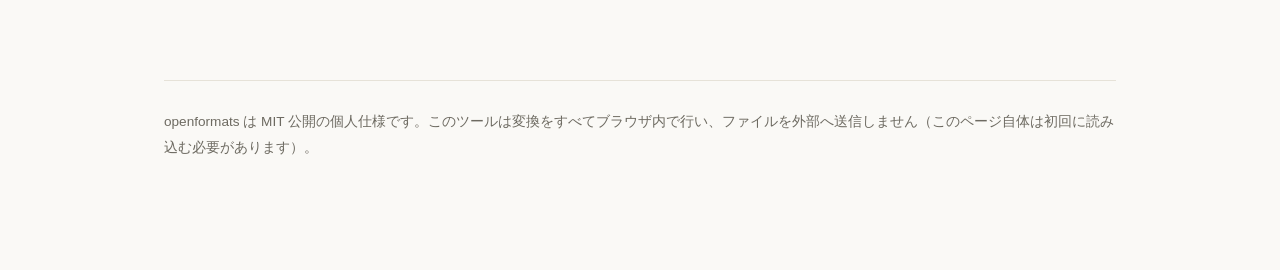
==== commit 38346a4e: "design: unify 5 pages on warm paper theme with mobile-first nav - extract shared design system to as" ====
--- a/convert.html
+++ b/convert.html
@@ -12,112 +12,30 @@
 <meta property="og:url" content="https://yukihamada.github.io/openformats/convert.html">
 <link rel="canonical" href="https://yukihamada.github.io/openformats/convert.html">
 <link rel="icon" href="data:image/svg+xml,%3Csvg xmlns='http://www.w3.org/2000/svg' viewBox='0 0 24 24'%3E%3Crect width='24' height='24' rx='6' fill='%232b5cff'/%3E%3Ctext x='12' y='17' font-size='13' font-family='monospace' fill='white' text-anchor='middle'%3E%7B%7D%3C/text%3E%3C/svg%3E">
-<style>
-  :root {
-    --fg:#1a1a1a; --muted:#6b6b6b; --line:#e5e5e5; --bg:#fbfbf9; --card:#ffffff;
-    --accent:#2b5cff; --accent-soft:#eef2ff; --accent-2:#7aa0ff;
-    --cta-bg:#2b5cff; --cta-fg:#ffffff;
-    --code-bg:rgba(20,20,19,.06); --code-fg:#3a3a3a; --shadow:0 10px 30px rgba(43,92,255,.10);
-    --ok:#0a7d33; --ok-bg:#e8f7ee; --warn:#8a5a00; --warn-bg:#fff6e0; --err:#b3261e; --err-bg:#fdecea;
-    --radius:14px; --maxw:1000px; color-scheme:light dark;
-  }
-  @media (prefers-color-scheme: dark){
-    :root{ --fg:#e8e8e6; --muted:#9a9a96; --line:#2a2a28; --bg:#141413; --card:#1b1b1a;
-      --accent:#7aa0ff; --accent-soft:#1c2233; --accent-2:#a9c0ff;
-      --cta-bg:#2b5cff; --cta-fg:#ffffff;
-      --code-bg:rgba(255,255,255,.10); --code-fg:#d8d8d2; --shadow:0 10px 30px rgba(0,0,0,.45);
-      --ok:#6ee7a0; --ok-bg:#12301f; --warn:#f5c66b; --warn-bg:#33290f; --err:#ff8a80; --err-bg:#3a1613; }
-  }
-  * { box-sizing:border-box; }
-  html { scroll-behavior:smooth; }
-  @media (prefers-reduced-motion: reduce){ html{scroll-behavior:auto;} *{animation:none!important;transition:none!important;} }
-  body { margin:0; background:var(--bg); color:var(--fg);
-    font:16px/1.7 -apple-system,BlinkMacSystemFont,"Hiragino Sans","Noto Sans JP",sans-serif;
-    -webkit-font-smoothing:antialiased; text-rendering:optimizeLegibility; }
-  a { color:var(--accent); text-decoration:none; }
-  a:hover { text-decoration:underline; }
-  header.site-nav { position:sticky; top:0; z-index:20; background:color-mix(in srgb, var(--bg) 88%, transparent);
-    backdrop-filter:saturate(1.4) blur(10px); border-bottom:1px solid var(--line); }
-  header.site-nav nav { max-width:var(--maxw); margin:0 auto; padding:12px 24px; display:flex; gap:20px;
-    align-items:center; flex-wrap:wrap; font-size:14px; }
-  header.site-nav .name { font-weight:700; color:var(--fg); }
-  header.site-nav a { min-height:44px; display:inline-flex; align-items:center; }
-  header.site-nav .gh { margin-left:auto; }
-  @media (max-width:600px){
-    header.site-nav nav { flex-wrap:nowrap; overflow-x:auto; gap:0 16px; padding:4px 16px;
-      -webkit-overflow-scrolling:touch; scrollbar-width:none;
-      -webkit-mask-image:linear-gradient(to right,#000 92%,transparent); mask-image:linear-gradient(to right,#000 92%,transparent); }
-    header.site-nav nav::-webkit-scrollbar { display:none; }
-    header.site-nav nav a { white-space:nowrap; padding:10px 2px; }
-    header.site-nav .gh { margin-left:0; }
-  }
-  main { max-width:var(--maxw); margin:0 auto; padding:32px 24px 96px; }
-  h1 { font-size:clamp(1.6rem,3.4vw,2.2rem); line-height:1.25; letter-spacing:-.02em; margin:0 0 8px; }
-  .lede { color:var(--muted); margin:0 0 24px; max-width:60ch; }
-  .panel { background:var(--card); border:1px solid var(--line); border-radius:var(--radius); padding:20px; box-shadow:var(--shadow); }
-  .drop { border:2px dashed var(--line); border-radius:var(--radius); padding:28px 20px; text-align:center;
-    color:var(--muted); cursor:pointer; transition:border-color .15s, background .15s; }
-  .drop:hover, .drop.over { border-color:var(--accent); background:var(--accent-soft); }
-  .drop strong { color:var(--fg); }
-  .drop .small { font-size:13px; margin-top:6px; }
-  .grid2 { display:grid; grid-template-columns:1fr 1fr; gap:16px; }
-  @media (max-width:820px){ .grid2 { grid-template-columns:1fr; } }
-  label { display:block; font-size:14px; color:var(--muted); margin:0 0 6px; }
-  textarea { width:100%; min-height:220px; resize:vertical; padding:12px 14px; border:1px solid var(--line);
-    border-radius:10px; background:var(--bg); color:var(--fg); font:13px/1.6 ui-monospace,Menlo,Consolas,monospace; }
-  textarea:focus { outline:2px solid var(--accent); outline-offset:1px; }
-  .row { display:flex; gap:10px; flex-wrap:wrap; align-items:center; margin-top:14px; }
-  .cta { display:inline-flex; align-items:center; justify-content:center; gap:8px; min-height:44px;
-    background:var(--cta-bg); color:var(--cta-fg); padding:10px 20px; border-radius:10px; border:1px solid transparent;
-    font-weight:600; font-size:15px; cursor:pointer; transition:filter .15s, transform .15s; }
-  .cta:hover { filter:brightness(1.08); text-decoration:none; }
-  .cta:active { transform:translateY(1px); }
-  .cta.ghost { background:transparent; color:var(--accent); border:1px solid var(--accent); }
-  .cta.ghost:hover { background:var(--accent-soft); }
-  .cta:disabled { opacity:.45; cursor:not-allowed; filter:none; }
-  .tabs { display:flex; gap:6px; flex-wrap:wrap; margin:0 0 12px; border-bottom:1px solid var(--line); }
-  .tabs button { appearance:none; background:none; border:none; border-bottom:2px solid transparent;
-    color:var(--muted); font:inherit; font-size:15px; font-weight:600; padding:10px 14px; cursor:pointer; min-height:44px; }
-  .tabs button[aria-selected="true"] { color:var(--accent); border-bottom-color:var(--accent); }
-  .tabs button:hover { color:var(--fg); }
-  pre.out { background:var(--code-bg); border:1px solid var(--line); border-radius:10px; padding:14px;
-    overflow:auto; max-height:460px; margin:0; font:12.5px/1.6 ui-monospace,Menlo,Consolas,monospace; color:var(--code-fg); }
-  .status { margin-top:14px; padding:12px 16px; border-radius:10px; font-size:14px; line-height:1.6; }
-  .status.ok { background:var(--ok-bg); color:var(--ok); }
-  .status.warn { background:var(--warn-bg); color:var(--warn); }
-  .status.err { background:var(--err-bg); color:var(--err); }
-  .status.info { background:var(--accent-soft); color:var(--accent); }
-  .hint { font-size:13px; color:var(--muted); }
-  .kind-badge { display:inline-block; font:12px/1 ui-monospace,monospace; padding:4px 8px; border-radius:6px;
-    background:var(--accent-soft); color:var(--accent); margin-left:6px; vertical-align:middle; }
-  .steps { margin:40px 0 0; }
-  .steps h2 { font-size:1.15rem; margin:0 0 12px; }
-  .steps ol { margin:0; padding-left:1.3em; color:var(--muted); }
-  .steps li { margin:6px 0; }
-  code { background:var(--code-bg); padding:2px 6px; border-radius:5px; font-size:.9em; }
-  footer { margin-top:56px; padding-top:20px; border-top:1px solid var(--line); color:var(--muted); font-size:14px; }
-  .sr-only { position:absolute; width:1px; height:1px; padding:0; margin:-1px; overflow:hidden; clip:rect(0,0,0,0); border:0; }
-  .sr-only:focus { position:fixed; top:12px; left:12px; width:auto; height:auto; margin:0; padding:10px 16px;
-    clip:auto; overflow:visible; background:var(--cta-bg); color:var(--cta-fg); border-radius:8px; font-weight:600; z-index:100; }
-</style>
+<link rel="stylesheet" href="assets/site.css">
 </head>
 <body>
 <a class="sr-only" href="#main">本文へスキップ</a>
 <header class="site-nav">
   <nav aria-label="サイト">
-    <a class="name" href="./">openformats</a>
-    <a href="./#builder">ブラウザで作る</a>
-    <a href="./#formats">フォーマット</a>
-    <a href="./#works">実作品</a>
-    <a href="render.html">メディア作成</a>
+    <a class="brand" href="./"><span class="mark" aria-hidden="true">{}</span>openformats</a>
+    <div class="links">
+      <a href="./#builder">つくる</a>
+      <a href="./#formats">フォーマット</a>
+      <a href="./#works">実作品</a>
+      <a href="convert.html" aria-current="page">変換</a>
+      <a href="import.html">一括</a>
+      <a href="render.html">メディア</a>
+      <a href="verify.html">検証</a>
+    </div>
     <a class="gh" href="https://github.com/yukihamada/openformats">GitHub ↗</a>
   </nav>
 </header>
 <main id="main" tabindex="-1">
   <h1>変換ツール</h1>
   <p class="lede">openformats の作品 JSON を、<strong>schema.org</strong>（検索エンジンや他アプリが作品情報を読める共通の書き方）や <strong>C2PA</strong>（誰が・いつ・どう作ったかの証明書）へ変換します。schema.org から作品 JSON への<strong>逆変換</strong>もできます。すべてこのブラウザ内で完結し、ファイルはどこにも送信しません。</p>
-  <p class="hint" style="margin:-12px 0 20px">かんたんに言うと：作品の設計図（JSON）を、他の世界が読める形に翻訳する道具です。<code>content_hash</code> は作品の「指紋」、<code>JSON-LD</code> は JSON で書く機械向けの意味づけ、と考えてください。</p>
-  <p class="hint" style="margin:-12px 0 20px">※ C2PA への変換は<strong>マニフェスト JSON の書き出しまで</strong>です。バイナリへの埋め込み（JUMBF/COSE 署名）は未実装です。</p>
+  <p class="hint lede-note">かんたんに言うと：作品の設計図（JSON）を、他の世界が読める形に翻訳する道具です。<code>content_hash</code> は作品の「指紋」、<code>JSON-LD</code> は JSON で書く機械向けの意味づけ、と考えてください。</p>
+  <p class="hint lede-note">※ このページの C2PA 変換は<strong>マニフェスト JSON の書き出しまで</strong>です。PNG/JPEG へのバイナリ埋め込みは CLI の <code>tools/export.py embed-c2pa</code> で行え、COSE 署名は未対応です。</p>
 
   <section class="panel" aria-labelledby="h-in">
     <h2 id="h-in" class="sr-only">入力</h2>
@@ -126,12 +44,12 @@
       <div class="small">openformats 作品 JSON（例: <code>hitotsu-saki-e.music.json</code>）／ schema.org JSON-LD のどちらでも自動判別します</div>
       <input id="file" type="file" accept=".json,application/json" hidden>
     </div>
-    <div class="row" style="margin-top:16px">
+    <div class="row mt-16">
       <span class="hint">または下に貼り付け：</span>
       <button class="cta ghost" type="button" id="btn-sample">サンプルを読み込む</button>
       <button class="cta ghost" type="button" id="btn-clear">クリア</button>
     </div>
-    <label for="input" style="margin-top:12px">入力 JSON</label>
+    <label for="input" class="mt-12">入力 JSON</label>
     <textarea id="input" spellcheck="false" placeholder='{ "kind": "music", "id": "my-song", ... }'></textarea>
     <div class="row">
       <button class="cta" type="button" id="btn-convert">変換する</button>
@@ -140,7 +58,7 @@
     <div id="in-status" class="status info" role="status" aria-live="polite" hidden></div>
   </section>
 
-  <section style="margin-top:24px" aria-labelledby="h-out">
+  <section class="mt-24" aria-labelledby="h-out">
     <h2 id="h-out" class="sr-only">出力</h2>
     <div class="tabs" role="tablist" aria-label="出力形式">
       <button role="tab" id="tab-schema" aria-controls="pane" aria-selected="true" tabindex="0">schema.org</button>
@@ -152,10 +70,10 @@
       <button role="tab" id="tab-import" aria-controls="pane" aria-selected="false" tabindex="-1">作品 JSON（逆変換）</button>
     </div>
     <div class="panel">
-      <div class="row" style="margin-top:0; margin-bottom:12px">
+      <div class="row mt-0 mb-12">
         <span class="hint" id="out-label">schema.org JSON-LD</span>
         <span id="out-kind"></span>
-        <span style="flex:1"></span>
+        <span class="spacer"></span>
         <button class="cta ghost" type="button" id="btn-copy">コピー</button>
         <button class="cta" type="button" id="btn-dl">ダウンロード</button>
       </div>
@@ -171,7 +89,7 @@
       <li>形式タブを選ぶと、その場で変換されます。</li>
       <li>「ダウンロード」で保存。schema.org は Web サイトの <code>&lt;script type="application/ld+json"&gt;</code> に貼れます。</li>
     </ol>
-    <p class="hint" style="margin-top:14px">同じ変換はコマンドでも行えます：<code>python3 tools/export.py schema.org &lt;file&gt;</code> / <code>c2pa</code> / <code>markdown</code> / <code>csv</code> / <code>musicxml</code> / <code>otio</code> / <code>import</code>。このツールはその忠実な移植で、出力は全サンプルで一致することをテスト済みです。</p>
+    <p class="hint mt-14">同じ変換はコマンドでも行えます：<code>python3 tools/export.py schema.org &lt;file&gt;</code> / <code>c2pa</code> / <code>markdown</code> / <code>csv</code> / <code>musicxml</code> / <code>otio</code> / <code>import</code>。このツールはその忠実な移植で、出力は全サンプルで一致することをテスト済みです。</p>
   </section>
 
   <footer>
@@ -274,27 +192,34 @@
     return true;
   }
 
+  function reject(msg, paneMsg) {
+    showStatus(outStatus, "warn", msg);
+    pane.textContent = paneMsg;
+    outLabel.textContent = "変換できません";
+    outKind.innerHTML = "";
+  }
+
   function convert(target) {
     if (!parsed) { if (!tryParse()) return; }
     var out;
     try {
       if (target === "schema") {
-        if (parsedKind !== "work") { showStatus(outStatus, "warn", "schema.org への変換には作品 JSON が必要です。"); pane.textContent = "— 作品 JSON を読み込んでください —"; return; }
+        if (parsedKind !== "work") { reject("schema.org への変換には作品 JSON が必要です。", "— 作品 JSON を読み込んでください —"); return; }
         out = OF.toSchemaOrg(parsed);
       } else if (target === "c2pa") {
-        if (parsedKind !== "work") { showStatus(outStatus, "warn", "C2PA への変換には作品 JSON が必要です。"); pane.textContent = "— 作品 JSON を読み込んでください —"; return; }
+        if (parsedKind !== "work") { reject("C2PA への変換には作品 JSON が必要です。", "— 作品 JSON を読み込んでください —"); return; }
         out = OF.toC2PA(parsed);
       } else if (target === "markdown" || target === "csv" || target === "musicxml" || target === "otio") {
-        if (parsedKind !== "work") { showStatus(outStatus, "warn", TEXT_FORMATS[target].label + " への変換には作品 JSON が必要です。"); pane.textContent = "— 作品 JSON を読み込んでください —"; return; }
-        if (target === "musicxml" && parsed.kind !== "music") { showStatus(outStatus, "warn", "MusicXML は music 作品専用です（この作品は " + parsed.kind + "）。"); pane.textContent = "— music 作品を読み込んでください —"; return; }
-        if (target === "otio" && parsed.kind !== "movie") { showStatus(outStatus, "warn", "OTIO は movie 作品専用です（この作品は " + parsed.kind + "）。"); pane.textContent = "— movie 作品を読み込んでください —"; return; }
+        if (parsedKind !== "work") { reject(TEXT_FORMATS[target].label + " への変換には作品 JSON が必要です。", "— 作品 JSON を読み込んでください —"); return; }
+        if (target === "musicxml" && parsed.kind !== "music") { reject("MusicXML は music 作品専用です（この作品は " + parsed.kind + "）。", "— music 作品を読み込んでください —"); return; }
+        if (target === "otio" && parsed.kind !== "movie") { reject("OTIO は movie 作品専用です（この作品は " + parsed.kind + "）。", "— movie 作品を読み込んでください —"); return; }
         if (target === "markdown") out = OF.toMarkdown(parsed);
         else if (target === "csv") out = OF.toCSV(parsed);
         else if (target === "musicxml") out = OF.toMusicXML(parsed);
         else out = OF.toOTIO(parsed);
       } else {
         // import: schema.org -> work
-        if (parsedKind !== "schema") { showStatus(outStatus, "warn", "逆変換には schema.org JSON-LD が必要です。"); pane.textContent = "— schema.org JSON-LD を読み込んでください —"; return; }
+        if (parsedKind !== "schema") { reject("逆変換には schema.org JSON-LD が必要です。", "— schema.org JSON-LD を読み込んでください —"); return; }
         out = OF.fromSchemaOrg(parsed);
       }
       results[target] = out;
--- a/assets/site.css
+++ b/assets/site.css
@@ -0,0 +1,571 @@
+/* openformats — 共通デザインシステム
+   温かい紙色・明朝の見出し・墨色のCTA。全ページでこの1枚だけを使う。 */
+
+:root {
+  --bg:#faf9f6;
+  --bg-soft:#f3f1ea;
+  --card:#ffffff;
+  --fg:#1b1a16;
+  --muted:#6d6a61;
+  --line:#e6e2d8;
+  --line-strong:#d5d0c2;
+  --accent:#1f4bb8;
+  --accent-soft:#eef2fd;
+  --ink:#1b1a16;
+  --ink-fg:#fbfaf7;
+  --code-bg:#f2f0e9;
+  --code-fg:#3b3a34;
+  --shadow:0 1px 2px rgba(27,26,22,.04), 0 12px 32px -18px rgba(27,26,22,.22);
+  --radius:12px;
+  --radius-sm:9px;
+  --maxw:1000px;
+  --serif:"Hiragino Mincho ProN","Yu Mincho","Noto Serif JP","Songti SC",serif;
+  --sans:-apple-system,BlinkMacSystemFont,"Hiragino Sans","Noto Sans JP",sans-serif;
+  --mono:ui-monospace,SFMono-Regular,Menlo,Consolas,monospace;
+  color-scheme:light dark;
+}
+
+@media (prefers-color-scheme:dark){
+  :root{
+    --bg:#15140f;
+    --bg-soft:#1c1b15;
+    --card:#1d1c16;
+    --fg:#ece9e0;
+    --muted:#a3a096;
+    --line:#2e2c24;
+    --line-strong:#3d3a30;
+    --accent:#9db4ff;
+    --accent-soft:#1b2133;
+    --ink:#ece9e0;
+    --ink-fg:#15140f;
+    --code-bg:#221f18;
+    --code-fg:#d8d4c8;
+    --shadow:0 1px 2px rgba(0,0,0,.35), 0 16px 40px -20px rgba(0,0,0,.7);
+  }
+}
+
+* { box-sizing:border-box; }
+html { scroll-behavior:smooth; scroll-padding-top:76px; }
+@media (max-width:720px){ html { scroll-padding-top:12px; } }
+@media (prefers-reduced-motion:reduce){
+  html { scroll-behavior:auto; }
+  *,*::before,*::after { animation:none!important; transition:none!important; }
+}
+
+body {
+  margin:0;
+  background:var(--bg);
+  color:var(--fg);
+  font:16px/1.75 var(--sans);
+  -webkit-font-smoothing:antialiased;
+  text-rendering:optimizeLegibility;
+  overflow-x:hidden;
+}
+::selection { background:var(--accent-soft); color:var(--fg); }
+
+a { color:var(--accent); text-decoration:none; text-underline-offset:3px; }
+a:hover { text-decoration:underline; }
+main p a, main li a, .sub a { display:inline-block; padding:3px 1px; line-height:1.5; }
+:focus-visible { outline:2px solid var(--accent); outline-offset:3px; border-radius:4px; }
+
+h1, h2, h3 { font-family:var(--serif); font-weight:600; letter-spacing:.01em; }
+h1 { font-size:clamp(1.75rem,3.6vw,2.4rem); line-height:1.35; margin:0 0 12px; }
+h2 { font-size:clamp(1.2rem,2.4vw,1.5rem); line-height:1.5; margin:0 0 8px; }
+h3 { font-size:1.02rem; line-height:1.5; margin:0; }
+p { margin:0 0 16px; }
+small { font-size:.86rem; }
+code {
+  font-family:var(--mono);
+  font-size:.9em;
+  color:var(--code-fg);
+  background:var(--code-bg);
+  padding:.14em .42em;
+  border-radius:5px;
+}
+pre {
+  background:var(--code-bg);
+  border:1px solid var(--line);
+  border-radius:var(--radius-sm);
+  padding:16px 18px;
+  overflow:auto;
+  font-size:13.5px;
+  line-height:1.65;
+}
+pre code { background:none; padding:0; }
+
+/* ---------- header ---------- */
+header.site-nav {
+  position:sticky; top:0; z-index:50;
+  background:color-mix(in srgb, var(--bg) 86%, transparent);
+  backdrop-filter:saturate(1.4) blur(12px);
+  border-bottom:1px solid var(--line);
+}
+header.site-nav nav {
+  max-width:var(--maxw); margin:0 auto; padding:0 24px;
+  min-height:60px; display:flex; align-items:center; gap:24px;
+}
+header.site-nav .brand {
+  display:inline-flex; align-items:center; gap:9px;
+  color:var(--fg); font-weight:700; font-size:15px; letter-spacing:-.01em;
+  min-height:44px; flex:0 0 auto;
+}
+header.site-nav .brand:hover { text-decoration:none; }
+header.site-nav .mark {
+  width:26px; height:26px; border-radius:7px;
+  background:var(--ink); color:var(--ink-fg);
+  display:grid; place-items:center;
+  font-family:var(--mono); font-size:11px; font-weight:700;
+}
+header.site-nav .links { display:flex; align-items:center; gap:2px; flex:1 1 auto; }
+header.site-nav .links a {
+  display:inline-flex; align-items:center; min-height:44px;
+  padding:0 12px; border-radius:8px;
+  color:var(--muted); font-size:14px;
+}
+header.site-nav .links a:hover { color:var(--fg); background:var(--bg-soft); text-decoration:none; }
+header.site-nav .links a[aria-current="page"] { color:var(--fg); font-weight:600; }
+header.site-nav .gh {
+  display:inline-flex; align-items:center; min-height:44px;
+  color:var(--muted); font-size:14px; flex:0 0 auto;
+}
+header.site-nav .gh:hover { color:var(--fg); }
+
+@media (max-width:720px){
+  header.site-nav { position:static; }
+  header.site-nav nav {
+    flex-wrap:wrap; gap:0; padding:0 16px 6px;
+    min-height:0;
+  }
+  header.site-nav .brand { min-height:52px; }
+  header.site-nav .gh { min-height:52px; }
+  header.site-nav .links {
+    order:3; flex:1 0 100%;
+    flex-wrap:wrap; gap:0; overflow:visible;
+    border-top:1px solid var(--line);
+    padding:2px 0;
+  }
+  header.site-nav .links a {
+    flex:1 1 auto; justify-content:center;
+    min-height:44px; padding:0 6px;
+    font-size:13px; white-space:nowrap;
+  }
+}
+
+/* ---------- layout ---------- */
+main { max-width:var(--maxw); margin:0 auto; padding:40px 24px 96px; }
+@media (max-width:600px){ main { padding:24px 20px 72px; } }
+
+.lede { color:var(--muted); margin:0 0 28px; max-width:64ch; font-size:1.03rem; }
+.sub { color:var(--muted); margin:0 0 24px; font-size:.95rem; }
+.hint { font-size:.85rem; color:var(--muted); line-height:1.7; }
+.mono { font-family:var(--mono); }
+.small { font-size:.85rem; }
+
+section { margin-top:64px; }
+section:first-child { margin-top:0; }
+@media (max-width:600px){ section { margin-top:48px; } }
+
+/* ---------- brand row (index) ---------- */
+.brand-row { display:flex; align-items:center; gap:12px; flex-wrap:wrap; margin:0 0 8px; }
+.brand-row .tag { color:var(--muted); font-size:.88rem; }
+.brand-row .ver {
+  margin-left:auto; font-family:var(--mono); font-size:.78rem; color:var(--muted);
+  border:1px solid var(--line); border-radius:999px; padding:2px 10px;
+}
+@media (max-width:560px){ .brand-row .tag { display:none; } }
+
+/* ---------- hero ---------- */
+.hero {
+  display:grid; grid-template-columns:1fr 1.05fr; gap:48px; align-items:center;
+  padding:56px 0 40px;
+}
+.hero h1 { font-size:clamp(2rem,4.6vw,3rem); line-height:1.28; letter-spacing:.005em; margin:0 0 20px; }
+.hero .lede { font-size:clamp(1rem,1.7vw,1.12rem); margin:0 0 30px; max-width:30em; }
+.hero-art { position:relative; }
+.hero-art img { width:100%; height:auto; display:block; }
+.hero-art .dark { display:none; }
+@media (prefers-color-scheme:dark){
+  .hero-art .light { display:none; }
+  .hero-art .dark { display:block; }
+}
+.hero-actions { display:flex; align-items:center; gap:18px; flex-wrap:wrap; }
+.hero-note { margin:14px 0 0; font-size:.8rem; color:var(--muted); }
+.hero-badge {
+  display:inline-flex; align-items:center; gap:8px; margin-top:22px;
+  font-size:.8rem; color:var(--muted);
+  background:var(--card); border:1px solid var(--line);
+  border-radius:999px; padding:6px 14px; line-height:1.5;
+}
+.hero-badge b { color:var(--fg); font-weight:600; }
+@media (max-width:820px){
+  .hero { grid-template-columns:1fr; gap:20px; padding:24px 0 20px; }
+  .hero-art { max-width:440px; }
+  .hero-art img { max-height:22vh; object-fit:contain; }
+}
+@media (max-width:600px){
+  .hero { padding:16px 0 8px; }
+  .hero h1 { margin-bottom:14px; }
+  .hero .lede { margin-bottom:22px; }
+  .hero-actions { gap:12px; }
+  .hero-actions .cta, .hero-actions .hero-sub { width:100%; justify-content:center; }
+}
+
+/* ---------- buttons ---------- */
+.cta {
+  display:inline-flex; align-items:center; justify-content:center; gap:8px;
+  min-height:46px; padding:10px 22px;
+  background:var(--ink); color:var(--ink-fg);
+  border:1px solid transparent; border-radius:var(--radius-sm);
+  font:inherit; font-size:14.5px; font-weight:600;
+  cursor:pointer; transition:opacity .15s, transform .15s;
+}
+.cta:hover { opacity:.88; text-decoration:none; }
+.cta:active { transform:translateY(1px); }
+.cta.ghost { background:transparent; color:var(--fg); border-color:var(--line-strong); }
+.cta.ghost:hover { background:var(--bg-soft); opacity:1; }
+.cta:disabled { opacity:.4; cursor:not-allowed; }
+.hero-sub {
+  display:inline-flex; align-items:center; min-height:46px;
+  color:var(--fg); font-weight:600; font-size:14.5px;
+  border-bottom:1px solid var(--line-strong); padding:0 2px;
+}
+.hero-sub:hover { text-decoration:none; border-bottom-color:var(--fg); }
+.cta-note { font-weight:400; opacity:.75; }
+@media (max-width:600px){ .cta-note { display:none; } }
+
+/* ---------- stats ---------- */
+.stats {
+  display:grid; grid-template-columns:repeat(4,1fr);
+  border:1px solid var(--line); border-radius:var(--radius);
+  background:var(--card); overflow:hidden;
+}
+.stat { padding:20px 22px; border-left:1px solid var(--line); }
+.stat:first-child { border-left:0; }
+.stat b { display:block; font-family:var(--serif); font-size:1.7rem; line-height:1.2; letter-spacing:.01em; }
+.stat span { color:var(--muted); font-size:.82rem; line-height:1.6; }
+@media (max-width:720px){
+  .stats { grid-template-columns:repeat(2,1fr); }
+  .stat { padding:16px 18px; }
+  .stat:nth-child(3) { border-left:0; border-top:1px solid var(--line); }
+  .stat:nth-child(4) { border-top:1px solid var(--line); }
+  .stat b { font-size:1.45rem; }
+}
+@media (max-width:360px){ .stat { padding:12px 14px; } .stat b { font-size:1.25rem; } }
+
+/* ---------- panels / forms ---------- */
+.panel {
+  background:var(--card); border:1px solid var(--line);
+  border-radius:var(--radius); padding:24px; box-shadow:var(--shadow);
+}
+@media (max-width:600px){ .panel { padding:18px; } }
+
+.drop {
+  border:1.5px dashed var(--line-strong); border-radius:var(--radius);
+  padding:34px 22px; text-align:center; color:var(--muted);
+  cursor:pointer; transition:border-color .15s, background .15s;
+}
+.drop:hover, .drop.over { border-color:var(--accent); background:var(--accent-soft); }
+.drop strong { color:var(--fg); }
+.drop .small { margin-top:8px; }
+
+label { display:block; font-size:.86rem; color:var(--muted); margin:0 0 6px; }
+input[type=text], input[type=file], select, textarea {
+  width:100%; padding:10px 12px;
+  border:1px solid var(--line-strong); border-radius:var(--radius-sm);
+  background:var(--bg); color:var(--fg);
+  font:inherit; font-size:15px; min-height:46px;
+}
+textarea { min-height:200px; resize:vertical; font-family:var(--mono); font-size:13px; line-height:1.7; }
+input[type=text]:focus, select:focus, textarea:focus {
+  outline:2px solid var(--accent); outline-offset:1px; border-color:transparent;
+}
+select {
+  -webkit-appearance:none; appearance:none;
+  background-image:url("data:image/svg+xml,%3Csvg xmlns='http://www.w3.org/2000/svg' width='12' height='8' viewBox='0 0 12 8'%3E%3Cpath d='M1 1l5 5 5-5' fill='none' stroke='%236d6a61' stroke-width='1.6' stroke-linecap='round'/%3E%3C/svg%3E");
+  background-repeat:no-repeat; background-position:right 14px center; padding-right:38px;
+}
+.row { display:flex; gap:10px; flex-wrap:wrap; align-items:center; margin-top:16px; }
+.grid2 { display:grid; grid-template-columns:1fr 1fr; gap:20px; }
+@media (max-width:820px){ .grid2 { grid-template-columns:1fr; } }
+
+/* ---------- status ---------- */
+.status {
+  margin-top:16px; padding:12px 16px; border-radius:var(--radius-sm);
+  font-size:.88rem; line-height:1.65;
+  border:1px solid transparent;
+}
+.status.ok { background:#eef7f0; color:#1c6b3a; border-color:#d6ecdd; }
+.status.warn { background:#fdf6e6; color:#7a5300; border-color:#f3e6c4; }
+.status.err { background:#fcefee; color:#a3271f; border-color:#f4d7d4; }
+.status.info { background:var(--accent-soft); color:var(--accent); border-color:transparent; }
+@media (prefers-color-scheme:dark){
+  .status.ok { background:#122a1c; color:#8fe0ac; border-color:#1f4230; }
+  .status.warn { background:#2c2410; color:#f0c879; border-color:#453816; }
+  .status.err { background:#321512; color:#ff9c92; border-color:#4a1f1a; }
+}
+
+/* ---------- tabs ---------- */
+.tabs {
+  display:flex; gap:4px; flex-wrap:wrap; margin:0 0 16px;
+  border-bottom:1px solid var(--line);
+}
+.tabs button {
+  appearance:none; background:none; border:none;
+  border-bottom:2px solid transparent; margin-bottom:-1px;
+  color:var(--muted); font:inherit; font-size:14px; font-weight:600;
+  padding:10px 14px; cursor:pointer; min-height:44px;
+}
+.tabs button:hover { color:var(--fg); }
+.tabs button[aria-selected="true"] { color:var(--fg); border-bottom-color:var(--fg); }
+
+/* ---------- code output ---------- */
+.out {
+  background:var(--code-bg); border:1px solid var(--line);
+  border-radius:var(--radius-sm); padding:16px;
+  overflow:auto; max-height:460px; margin:0;
+  font:12.5px/1.7 var(--mono); color:var(--code-fg);
+  white-space:pre-wrap; word-break:break-word;
+}
+.codewrap { position:relative; }
+.codewrap pre { padding-top:44px; }
+.copy {
+  position:absolute; top:8px; right:8px;
+  background:var(--card); color:var(--muted);
+  border:1px solid var(--line-strong); border-radius:7px;
+  padding:5px 12px; font:inherit; font-size:.82rem;
+  cursor:pointer; min-height:36px;
+}
+.copy:hover { border-color:var(--fg); color:var(--fg); }
+
+/* ---------- details / faq / steps ---------- */
+details {
+  border:1px solid var(--line); border-radius:var(--radius-sm);
+  background:var(--card); padding:0 18px;
+}
+details + details { margin-top:8px; }
+summary {
+  cursor:pointer; padding:15px 0; font-weight:600; min-height:44px;
+  display:flex; align-items:center; list-style:none;
+}
+summary::-webkit-details-marker { display:none; }
+summary::before { content:"＋"; margin-right:10px; color:var(--muted); font-weight:400; }
+details[open] summary::before { content:"−"; }
+details > p { margin:0 0 16px; color:var(--muted); font-size:.9rem; }
+details > *:not(summary) { margin-left:0; margin-right:0; }
+
+.term-steps { margin-top:20px; }
+.term-steps > .codewrap { margin-bottom:12px; }
+.faq { margin:20px 0 0; }
+
+.steps { margin-top:56px; }
+.steps h2 { margin-bottom:14px; }
+.steps ol { margin:0; padding-left:1.4em; color:var(--muted); font-size:.93rem; }
+.steps li { margin:8px 0; }
+
+/* ---------- glossary ---------- */
+.glossary {
+  display:grid; grid-template-columns:repeat(auto-fit,minmax(230px,1fr));
+  gap:12px; margin:20px 0 0;
+}
+.glossary > div {
+  background:var(--card); border:1px solid var(--line);
+  border-radius:var(--radius-sm); padding:14px 16px; font-size:.88rem;
+  color:var(--muted); line-height:1.7;
+}
+.glossary b { color:var(--fg); }
+
+/* ---------- builder ---------- */
+.builder { margin-top:24px; }
+.builder .grid { display:grid; grid-template-columns:1fr 1fr; gap:24px; }
+@media (max-width:760px){ .builder .grid { grid-template-columns:1fr; } }
+.builder label, .builder .outlabel {
+  display:block; font-size:.86rem; color:var(--muted); margin:14px 0 6px;
+}
+.builder label:first-child { margin-top:0; }
+.builder .outlabel { margin-top:0; }
+.builder .out { max-height:min(340px,50vh); }
+.builder .row { margin-top:18px; }
+.outlabel-sample { color:var(--accent); font-weight:600; }
+
+/* ---------- format grid ---------- */
+.formats { display:grid; grid-template-columns:repeat(auto-fill,minmax(220px,1fr)); gap:10px; }
+.fmt {
+  display:flex; gap:13px; align-items:center;
+  background:var(--card); border:1px solid var(--line);
+  border-radius:var(--radius-sm); padding:14px 16px;
+  transition:border-color .15s, transform .15s;
+}
+.fmt:hover { border-color:var(--line-strong); text-decoration:none; transform:translateY(-1px); }
+.fmt .ic {
+  flex:0 0 36px; width:36px; height:36px; border-radius:9px;
+  background:var(--bg-soft); color:var(--fg);
+  display:grid; place-items:center;
+}
+.fmt .ic svg { width:20px; height:20px; }
+.fmt .t { line-height:1.4; }
+.fmt .t h3 { font-family:var(--sans); font-size:.95rem; font-weight:600; color:var(--fg); }
+.fmt .t .en { font-weight:400; color:var(--muted); font-size:.82rem; font-family:var(--mono); }
+@media (max-width:640px){ .formats { grid-template-columns:repeat(2,1fr); } }
+@media (max-width:400px){ .formats { grid-template-columns:1fr; } }
+
+/* ---------- works ---------- */
+.works { display:grid; grid-template-columns:repeat(auto-fill,minmax(290px,1fr)); gap:20px; }
+.work {
+  background:var(--card); border:1px solid var(--line);
+  border-radius:var(--radius); overflow:hidden;
+  display:flex; flex-direction:column;
+  transition:border-color .15s, box-shadow .15s;
+}
+.work:hover { border-color:var(--line-strong); box-shadow:var(--shadow); }
+.work .cover {
+  aspect-ratio:16/10; background:var(--bg-soft);
+  display:block; overflow:hidden; position:relative;
+}
+.work .cover img { width:100%; height:100%; object-fit:cover; display:block; }
+.work .body { padding:16px 18px 18px; display:flex; flex-direction:column; gap:6px; flex:1; }
+.work .work-title { font-family:var(--sans); font-size:.98rem; font-weight:600; margin:0; }
+.work .meta { color:var(--muted); font-size:.83rem; }
+.work .asize { color:var(--muted); font-size:.78rem; font-family:var(--mono); }
+.work audio { width:100%; height:42px; margin-top:8px; accent-color:var(--fg); }
+.work video { width:100%; border-radius:8px; margin-top:8px; }
+.work .dl { font-size:.85rem; margin-top:auto; padding-top:10px; }
+.work .dl a { display:inline-flex; align-items:center; min-height:44px; padding:0 2px; }
+
+/* ---------- products ---------- */
+.products { display:grid; grid-template-columns:repeat(auto-fill,minmax(220px,1fr)); gap:16px; }
+@media (min-width:641px){ .products .prod:first-child { grid-column:span 2; } }
+.prod {
+  background:var(--card); border:1px solid var(--line);
+  border-radius:var(--radius); overflow:hidden;
+  display:flex; flex-direction:column;
+  transition:border-color .15s, transform .15s;
+}
+.prod:hover { border-color:var(--line-strong); text-decoration:none; transform:translateY(-1px); }
+.prod .thumb { aspect-ratio:16/10; background:var(--bg-soft); overflow:hidden; }
+.prod .thumb img { width:100%; height:100%; object-fit:cover; display:block; }
+.prod .pbody { padding:12px 16px 16px; }
+.prod .pbody h3 { font-family:var(--sans); font-size:.95rem; color:var(--fg); }
+.prod .pbody span { font-size:.8rem; color:var(--muted); font-family:var(--mono); }
+@media (max-width:640px){ .products { grid-template-columns:repeat(2,1fr); } }
+@media (max-width:400px){ .products { grid-template-columns:1fr; } }
+
+/* ---------- early / note ---------- */
+.early {
+  margin-top:24px; padding:18px 20px;
+  border:1px solid var(--line); border-left:3px solid var(--fg);
+  border-radius:var(--radius-sm); background:var(--card);
+  font-size:.9rem; color:var(--muted); line-height:1.75;
+}
+.early strong { color:var(--fg); }
+.status-note { margin-top:16px; }
+
+/* ---------- verify checks ---------- */
+.checks { list-style:none; margin:18px 0 0; padding:0; }
+.checks li {
+  display:flex; gap:12px; align-items:flex-start;
+  padding:13px 0; border-top:1px solid var(--line); font-size:.9rem;
+}
+.checks li:first-child { border-top:0; }
+.checks .ico {
+  flex:0 0 auto; width:22px; height:22px; border-radius:50%;
+  display:inline-flex; align-items:center; justify-content:center;
+  font-weight:700; font-size:12px; margin-top:1px;
+}
+.checks .ico.ok { background:#eef7f0; color:#1c6b3a; }
+.checks .ico.warn { background:#fdf6e6; color:#7a5300; }
+.checks .ico.err { background:#fcefee; color:#a3271f; }
+.checks .ico.info { background:var(--accent-soft); color:var(--accent); }
+@media (prefers-color-scheme:dark){
+  .checks .ico.ok { background:#122a1c; color:#8fe0ac; }
+  .checks .ico.warn { background:#2c2410; color:#f0c879; }
+  .checks .ico.err { background:#321512; color:#ff9c92; }
+}
+.checks .body { flex:1; min-width:0; }
+.checks .label { font-weight:600; }
+.checks .detail { color:var(--muted); font-size:.82rem; margin-top:3px; word-break:break-all; }
+.checks .detail code { font-size:.78rem; }
+
+.summary { display:flex; align-items:center; gap:12px; margin:0 0 4px; font-size:1rem; font-weight:700; }
+.summary .badge { padding:4px 12px; border-radius:999px; font-size:.8rem; }
+.summary .badge.ok { background:#eef7f0; color:#1c6b3a; }
+.summary .badge.err { background:#fcefee; color:#a3271f; }
+.summary .badge.warn { background:#fdf6e6; color:#7a5300; }
+
+/* ---------- import table ---------- */
+table.list { width:100%; border-collapse:collapse; margin-top:12px; font-size:.88rem; }
+table.list th, table.list td {
+  text-align:left; padding:10px 10px;
+  border-bottom:1px solid var(--line); vertical-align:middle;
+}
+table.list th { color:var(--muted); font-weight:600; font-size:.78rem; }
+table.list td.file { font-family:var(--mono); font-size:.78rem; word-break:break-all; }
+table.list select { min-height:38px; padding:6px 30px 6px 8px; font-size:.82rem; background-position:right 8px center; }
+table.list input[type=text] { min-height:38px; padding:6px 10px; font-size:.85rem; }
+table.list .rm {
+  background:none; border:1px solid var(--line-strong); border-radius:7px;
+  min-height:38px; padding:4px 10px; cursor:pointer;
+  color:var(--muted); font:inherit; font-size:.8rem;
+}
+table.list .rm:hover { border-color:#a3271f; color:#a3271f; }
+.empty { color:var(--muted); font-size:.9rem; padding:12px 0; }
+
+/* ---------- footer ---------- */
+footer {
+  margin-top:80px; padding-top:28px; border-top:1px solid var(--line);
+  color:var(--muted); font-size:.85rem; line-height:1.9;
+}
+footer a { color:var(--muted); text-decoration:underline; text-underline-offset:2px; }
+footer a:hover { color:var(--fg); }
+
+/* ---------- a11y ---------- */
+.sr-only {
+  position:absolute; width:1px; height:1px; padding:0; margin:-1px;
+  overflow:hidden; clip:rect(0,0,0,0); border:0;
+}
+.sr-only:focus {
+  position:fixed; top:12px; left:12px; width:auto; height:auto; margin:0;
+  padding:10px 16px; clip:auto; overflow:visible;
+  background:var(--ink); color:var(--ink-fg); border-radius:8px;
+  font-weight:600; z-index:100;
+}
+
+/* ---------- utilities ---------- */
+.mt-24 { margin-top:24px; }
+.mt-16 { margin-top:16px; }
+.mt-6 { margin-top:6px; }
+.mt-10 { margin-top:10px; }
+.mt-12 { margin-top:12px; }
+.mt-20 { margin-top:20px; }
+.mt-48 { margin-top:48px; }
+.mb-0 { margin-bottom:0; }
+.soft { font-weight:400; color:var(--muted); }
+.mt-14 { margin-top:14px; }
+.mt-0 { margin-top:0; }
+.mb-12 { margin-bottom:12px; }
+.mb-24 { margin-bottom:24px; }
+.spacer { flex:1; }
+.lede-note { margin:-12px 0 20px; }
+.section-h { font-size:1.15rem; margin:0 0 8px; }
+.panel-h { font-size:1.1rem; margin:0 0 12px; }
+.value-item { margin:0 0 6px; }
+.value-item + .hint { margin:0 0 16px; }
+.value-foot { margin:16px 0 0; padding-top:14px; border-top:1px solid var(--line); }
+.plain-list { margin:0 0 12px; padding-left:1.2em; color:var(--muted); }
+.plain-list:last-child { margin-bottom:0; }
+.meta-grid { display:grid; grid-template-columns:1fr 1fr; gap:14px; margin-top:8px; }
+@media (max-width:600px){ .meta-grid { grid-template-columns:1fr; } }
+.preview {
+  display:flex; align-items:center; justify-content:center;
+  min-height:180px; border:1px solid var(--line); border-radius:var(--radius-sm);
+  background:var(--code-bg); overflow:hidden; text-align:center;
+  color:var(--muted); padding:12px;
+}
+.preview audio, .preview video, .preview img { max-width:100%; }
+.verify-input { min-height:180px; }
+.th-file { width:38%; }
+.th-kind { width:16%; }
+.th-act { width:60px; }
+
+/* ---------- legacy helpers kept for inline markup ---------- */
+.who { margin:22px 0 6px; font-size:.86rem; color:var(--muted); }
+.who a { color:var(--fg); }
